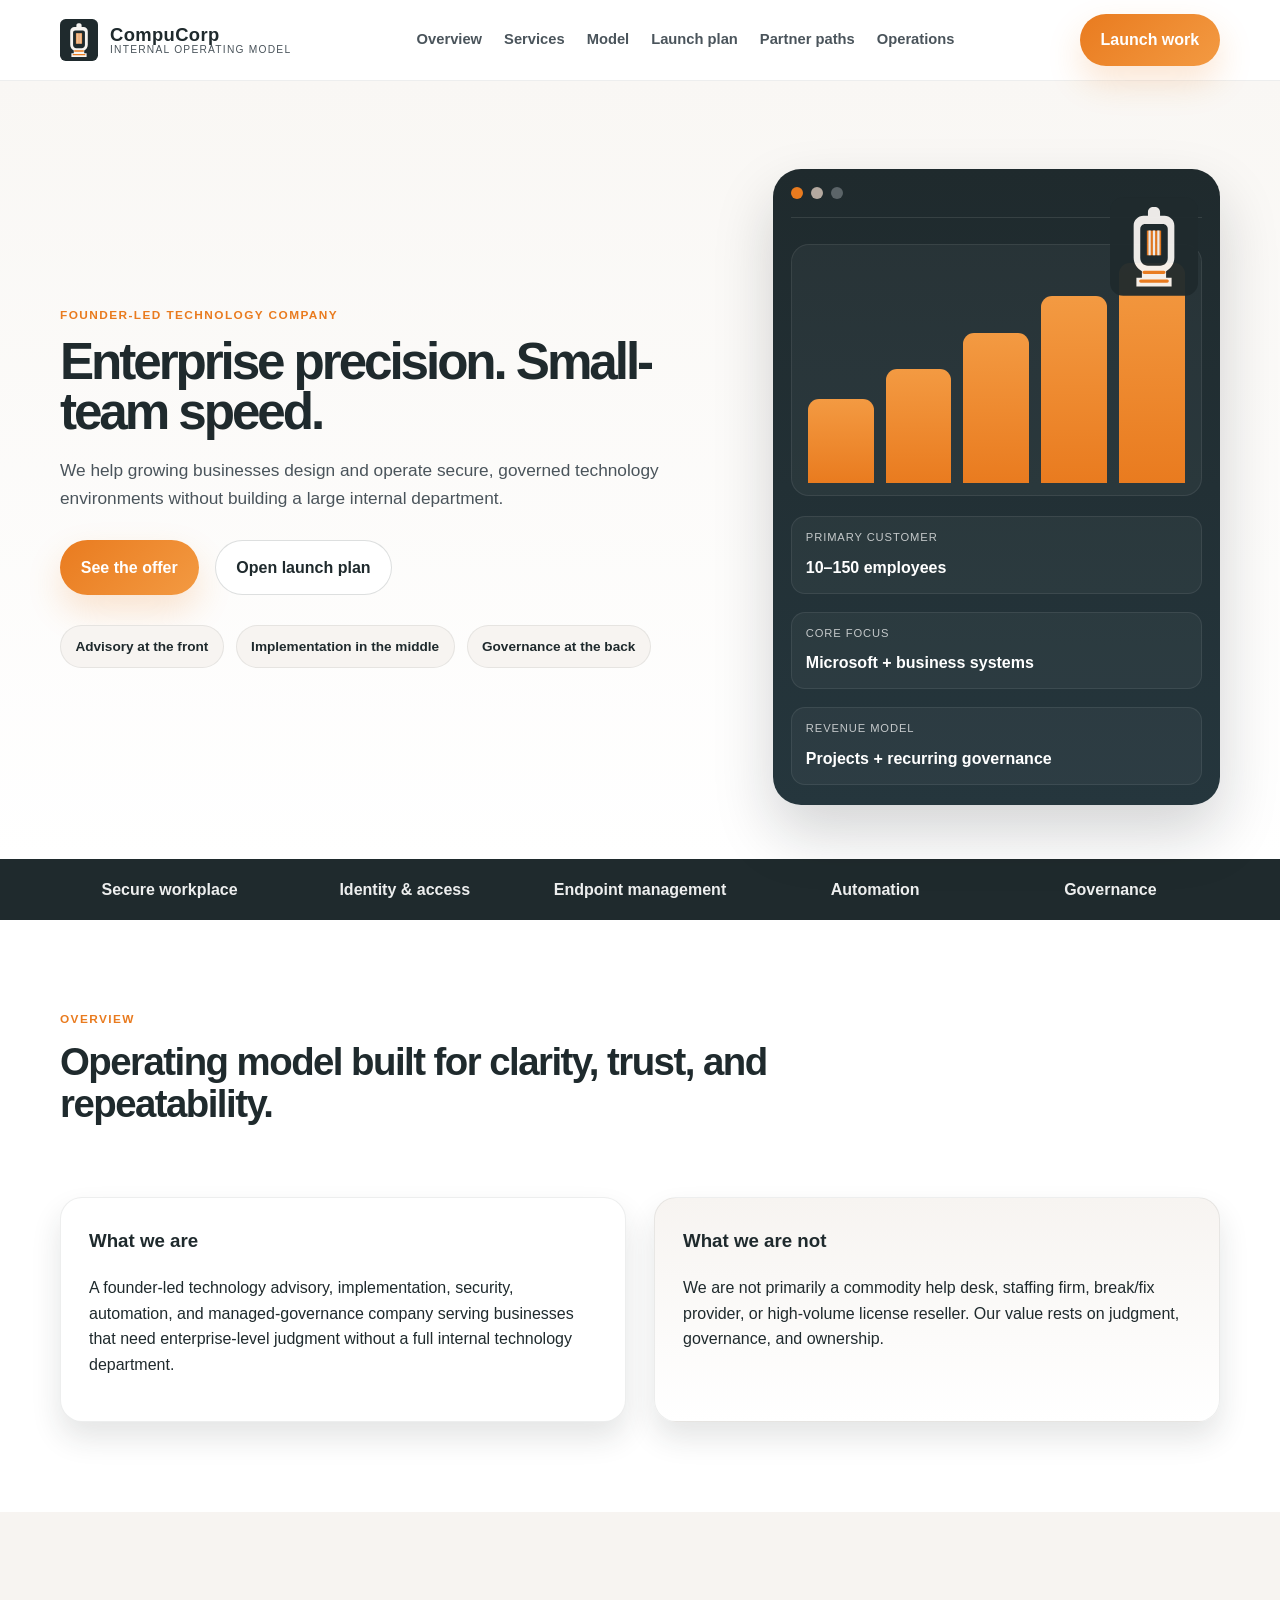
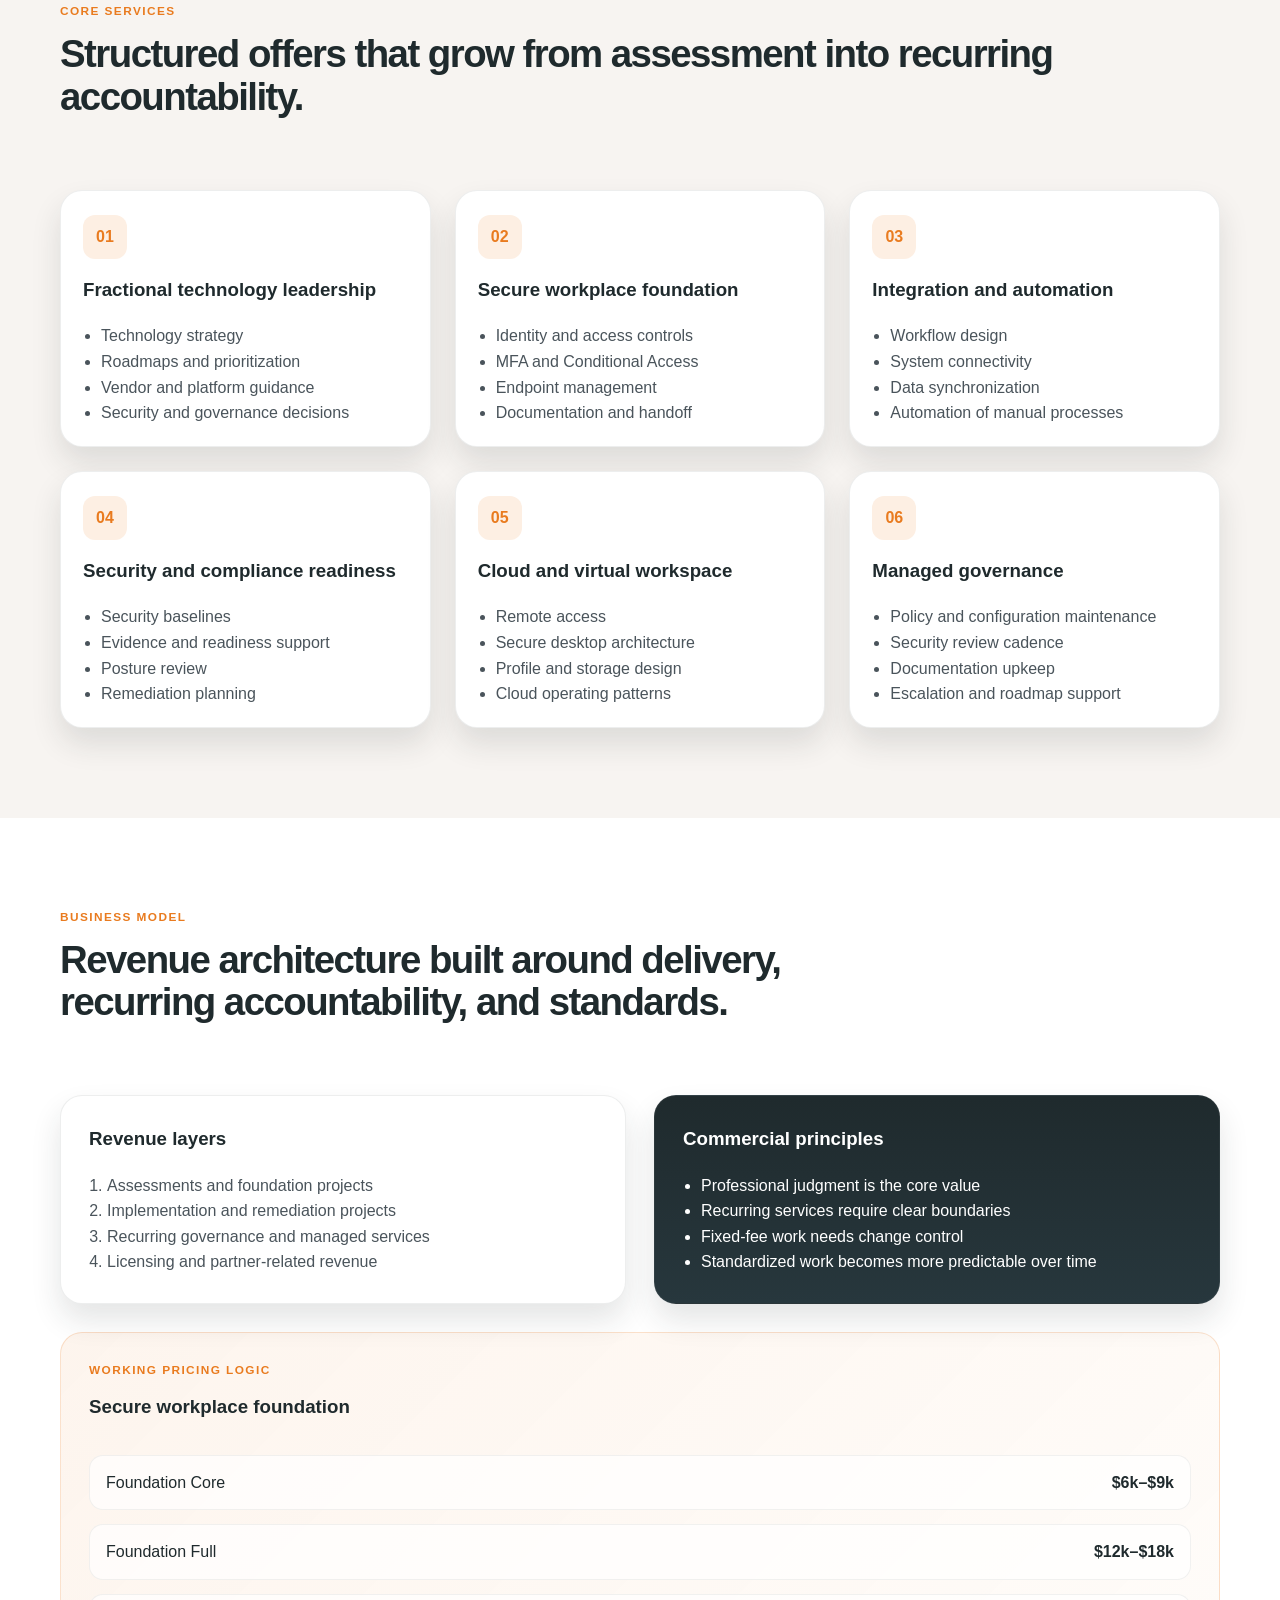
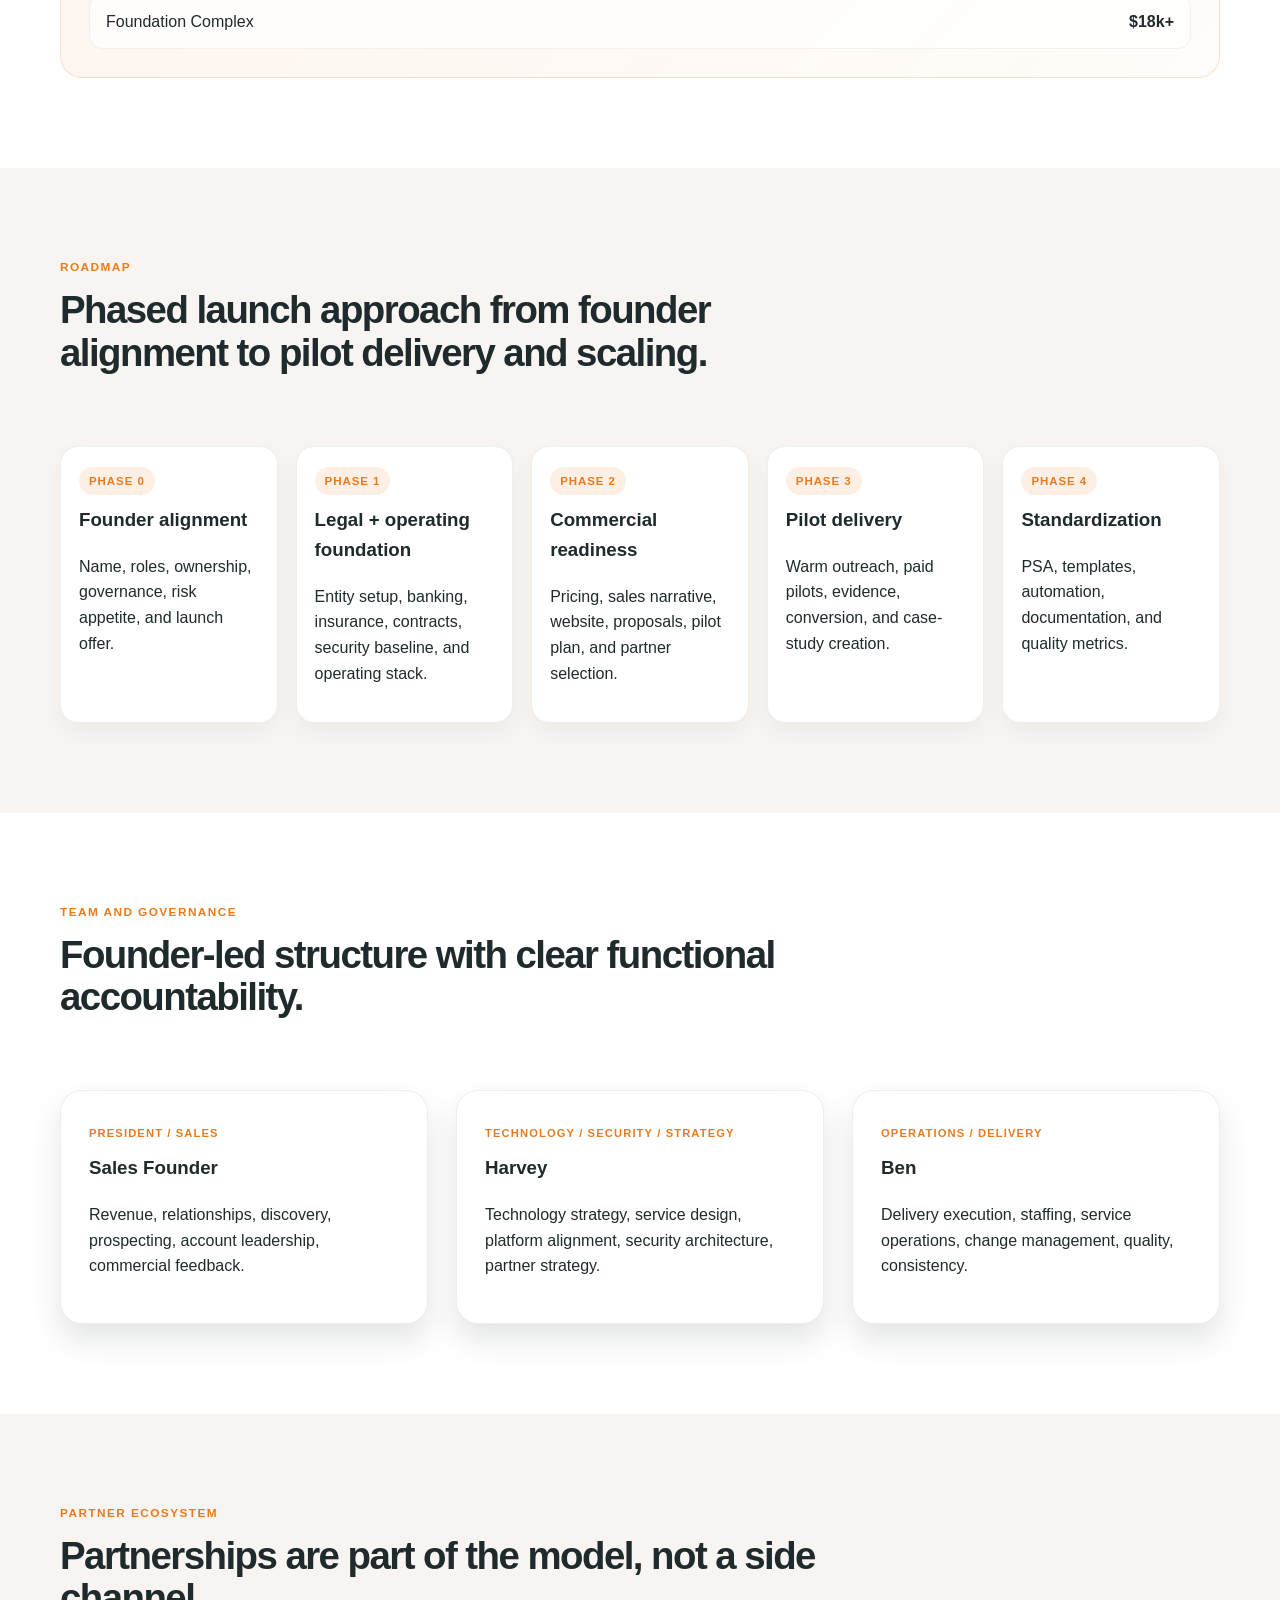
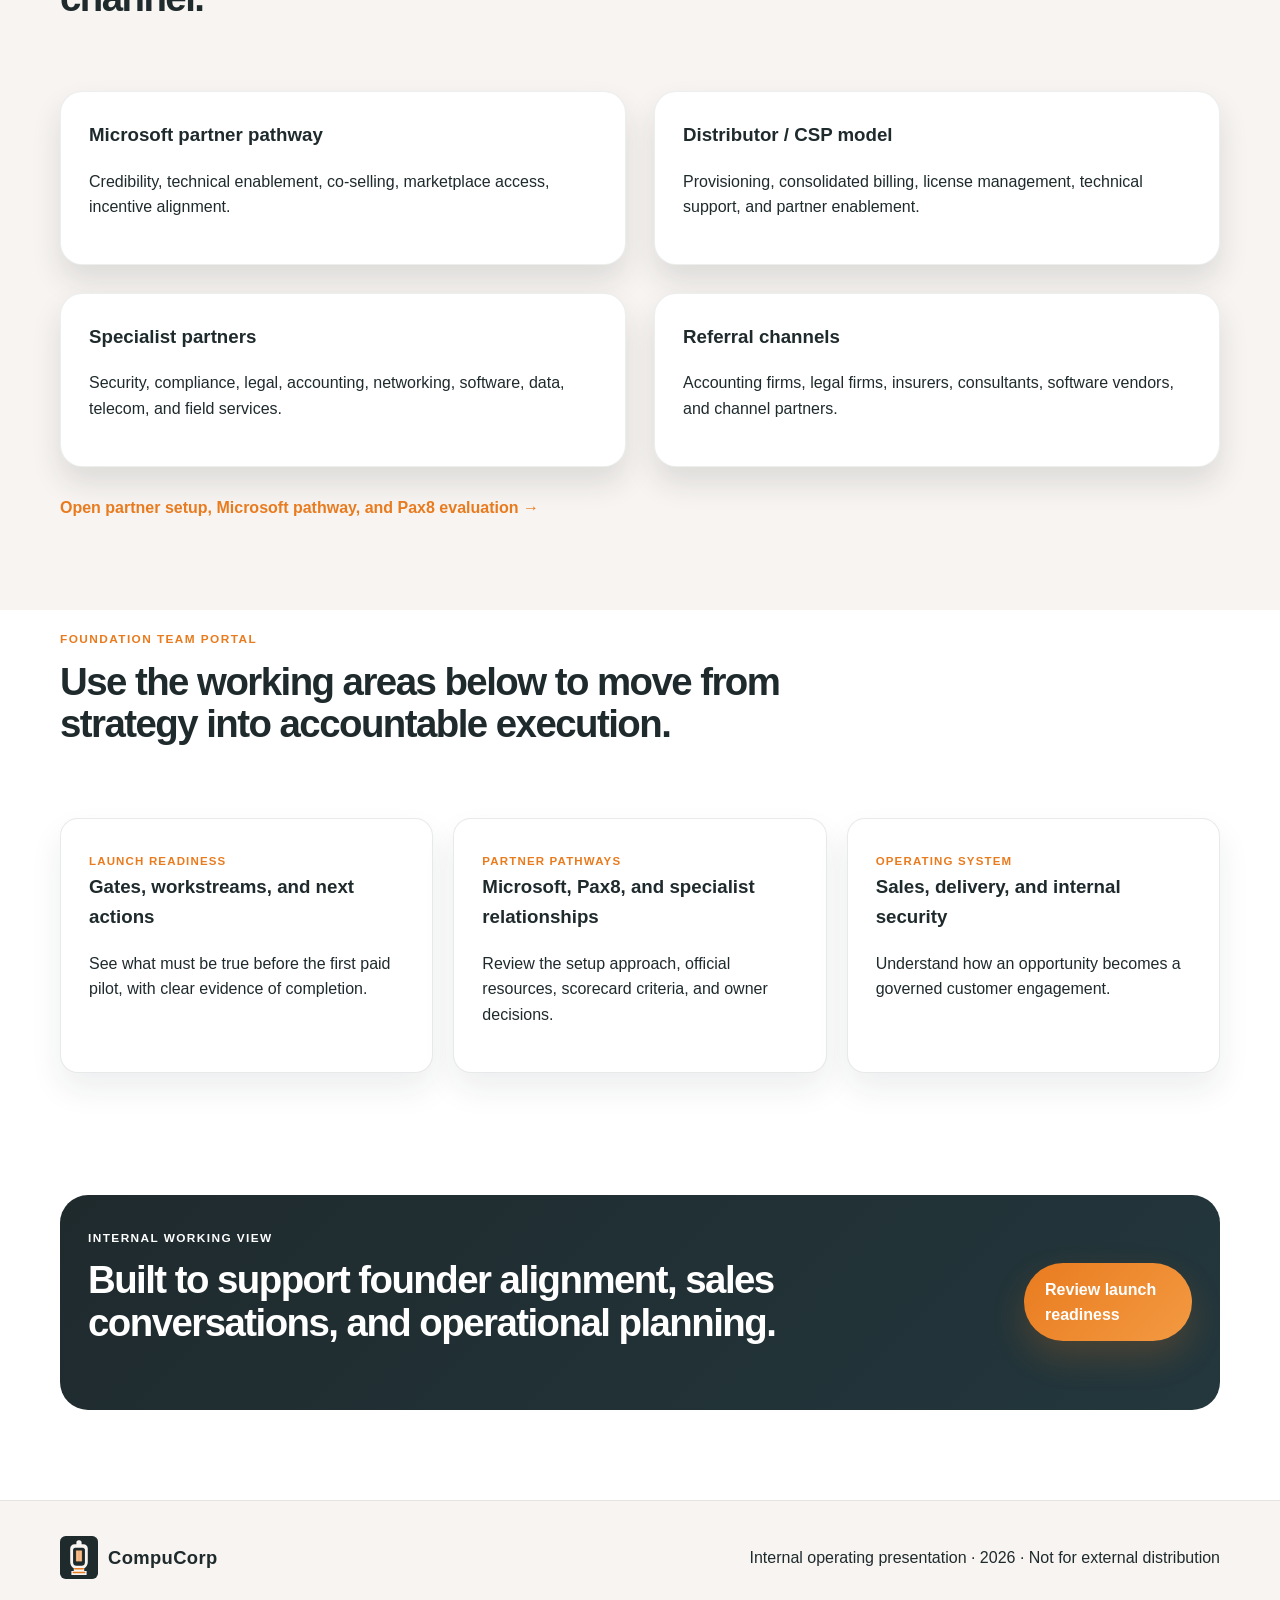
==== site/index.html @ 409f3f8a "Build internal company portal and launch materials" ====
<!DOCTYPE html>
<html lang="en">
  <head>
    <meta charset="UTF-8" />
    <meta name="viewport" content="width=device-width, initial-scale=1.0" />
    <title>CompuCorp | Internal Operating Presentation</title>
    <meta
      name="description"
      content="Internal company overview for the CompuCorp operating model, service strategy, business architecture, and launch roadmap."
    />
    <link rel="stylesheet" href="styles.css" />
  </head>
  <body>
    <header class="topbar">
      <div class="container nav-wrap">
        <div class="brand" aria-label="CompuCorp brand">
            <img class="brand-logo" src="assets/compucorp-mark.svg" alt="" />
          <div class="brand-text">
            <span class="brand-name">CompuCorp</span>
            <span class="brand-tag">Internal operating model</span>
          </div>
        </div>

        <nav class="main-nav" aria-label="Main navigation">
          <a href="#overview">Overview</a>
          <a href="#services">Services</a>
          <a href="#model">Model</a>
            <a href="launch.html">Launch plan</a>
            <a href="partners.html">Partner paths</a>
            <a href="operations.html">Operations</a>
        </nav>

          <a class="nav-cta" href="launch.html">Launch work</a>
      </div>
    </header>

    <main>
      <section class="hero">
        <div class="container hero-grid">
          <div class="hero-copy">
            <p class="eyebrow">Founder-led technology company</p>
            <h1>Enterprise precision. Small-team speed.</h1>
            <p class="lead">
              We help growing businesses design and operate secure, governed technology
              environments without building a large internal department.
            </p>

            <div class="hero-actions">
              <a class="primary" href="#services">See the offer</a>
              <a class="secondary" href="launch.html">Open launch plan</a>
            </div>

            <ul class="hero-points" aria-label="Core company principles">
              <li>Advisory at the front</li>
              <li>Implementation in the middle</li>
              <li>Governance at the back</li>
            </ul>
          </div>

          <div class="hero-panel">
            <img class="hero-mark" src="assets/compucorp-mark.svg" alt="" />
            <div class="panel-header">
              <span class="dot orange"></span>
              <span class="dot gray"></span>
              <span class="dot dark"></span>
            </div>

            <div class="mini-graph">
              <div class="bar-wrap">
                <span class="bar bar-1"></span>
                <span class="bar bar-2"></span>
                <span class="bar bar-3"></span>
                <span class="bar bar-4"></span>
                <span class="bar bar-5"></span>
              </div>
            </div>

            <div class="panel-metrics">
              <div>
                <span class="metric-label">Primary customer</span>
                <strong>10–150 employees</strong>
              </div>
              <div>
                <span class="metric-label">Core focus</span>
                <strong>Microsoft + business systems</strong>
              </div>
              <div>
                <span class="metric-label">Revenue model</span>
                <strong>Projects + recurring governance</strong>
              </div>
            </div>
          </div>
        </div>
      </section>

      <section class="stripe">
        <div class="container stripe-grid">
          <div><span>Secure workplace</span></div>
          <div><span>Identity & access</span></div>
          <div><span>Endpoint management</span></div>
          <div><span>Automation</span></div>
          <div><span>Governance</span></div>
        </div>
      </section>

      <section id="overview" class="section">
        <div class="container">
          <div class="section-header narrow">
            <p class="eyebrow">Overview</p>
            <h2>Operating model built for clarity, trust, and repeatability.</h2>
          </div>

          <div class="overview-grid">
            <article class="story-card">
              <h3>What we are</h3>
              <p>
                A founder-led technology advisory, implementation, security, automation,
                and managed-governance company serving businesses that need enterprise-level
                judgment without a full internal technology department.
              </p>
            </article>

            <article class="story-card accent">
              <h3>What we are not</h3>
              <p>
                We are not primarily a commodity help desk, staffing firm, break/fix provider,
                or high-volume license reseller. Our value rests on judgment, governance, and ownership.
              </p>
            </article>
          </div>
        </div>
      </section>

      <section id="services" class="section alt">
        <div class="container">
          <div class="section-header">
            <p class="eyebrow">Core services</p>
            <h2>Structured offers that grow from assessment into recurring accountability.</h2>
          </div>

          <div class="cards-grid">
            <article class="service-card">
              <div class="card-icon orange">01</div>
              <h3>Fractional technology leadership</h3>
              <ul>
                <li>Technology strategy</li>
                <li>Roadmaps and prioritization</li>
                <li>Vendor and platform guidance</li>
                <li>Security and governance decisions</li>
              </ul>
            </article>

            <article class="service-card">
              <div class="card-icon orange">02</div>
              <h3>Secure workplace foundation</h3>
              <ul>
                <li>Identity and access controls</li>
                <li>MFA and Conditional Access</li>
                <li>Endpoint management</li>
                <li>Documentation and handoff</li>
              </ul>
            </article>

            <article class="service-card">
              <div class="card-icon orange">03</div>
              <h3>Integration and automation</h3>
              <ul>
                <li>Workflow design</li>
                <li>System connectivity</li>
                <li>Data synchronization</li>
                <li>Automation of manual processes</li>
              </ul>
            </article>

            <article class="service-card">
              <div class="card-icon orange">04</div>
              <h3>Security and compliance readiness</h3>
              <ul>
                <li>Security baselines</li>
                <li>Evidence and readiness support</li>
                <li>Posture review</li>
                <li>Remediation planning</li>
              </ul>
            </article>

            <article class="service-card">
              <div class="card-icon orange">05</div>
              <h3>Cloud and virtual workspace</h3>
              <ul>
                <li>Remote access</li>
                <li>Secure desktop architecture</li>
                <li>Profile and storage design</li>
                <li>Cloud operating patterns</li>
              </ul>
            </article>

            <article class="service-card">
              <div class="card-icon orange">06</div>
              <h3>Managed governance</h3>
              <ul>
                <li>Policy and configuration maintenance</li>
                <li>Security review cadence</li>
                <li>Documentation upkeep</li>
                <li>Escalation and roadmap support</li>
              </ul>
            </article>
          </div>
        </div>
      </section>

      <section id="model" class="section">
        <div class="container">
          <div class="section-header narrow">
            <p class="eyebrow">Business model</p>
            <h2>Revenue architecture built around delivery, recurring accountability, and standards.</h2>
          </div>

          <div class="model-grid">
            <div class="model-card">
              <h3>Revenue layers</h3>
              <ol>
                <li>Assessments and foundation projects</li>
                <li>Implementation and remediation projects</li>
                <li>Recurring governance and managed services</li>
                <li>Licensing and partner-related revenue</li>
              </ol>
            </div>

            <div class="model-card highlight">
              <h3>Commercial principles</h3>
              <ul>
                <li>Professional judgment is the core value</li>
                <li>Recurring services require clear boundaries</li>
                <li>Fixed-fee work needs change control</li>
                <li>Standardized work becomes more predictable over time</li>
              </ul>
            </div>
          </div>

          <div class="pricing-box">
            <div>
              <p class="eyebrow">Working pricing logic</p>
              <h3>Secure workplace foundation</h3>
            </div>
            <div class="price-line">
              <span>Foundation Core</span>
              <strong>$6k–$9k</strong>
            </div>
            <div class="price-line">
              <span>Foundation Full</span>
              <strong>$12k–$18k</strong>
            </div>
            <div class="price-line">
              <span>Foundation Complex</span>
              <strong>$18k+</strong>
            </div>
          </div>
        </div>
      </section>

      <section id="roadmap" class="section alt">
        <div class="container">
          <div class="section-header narrow">
            <p class="eyebrow">Roadmap</p>
            <h2>Phased launch approach from founder alignment to pilot delivery and scaling.</h2>
          </div>

          <div class="timeline">
            <div class="timeline-item">
              <span class="step">Phase 0</span>
              <h3>Founder alignment</h3>
              <p>Name, roles, ownership, governance, risk appetite, and launch offer.</p>
            </div>
            <div class="timeline-item">
              <span class="step">Phase 1</span>
              <h3>Legal + operating foundation</h3>
              <p>Entity setup, banking, insurance, contracts, security baseline, and operating stack.</p>
            </div>
            <div class="timeline-item">
              <span class="step">Phase 2</span>
              <h3>Commercial readiness</h3>
              <p>Pricing, sales narrative, website, proposals, pilot plan, and partner selection.</p>
            </div>
            <div class="timeline-item">
              <span class="step">Phase 3</span>
              <h3>Pilot delivery</h3>
              <p>Warm outreach, paid pilots, evidence, conversion, and case-study creation.</p>
            </div>
            <div class="timeline-item">
              <span class="step">Phase 4</span>
              <h3>Standardization</h3>
              <p>PSA, templates, automation, documentation, and quality metrics.</p>
            </div>
          </div>
        </div>
      </section>

      <section id="team" class="section">
        <div class="container">
          <div class="section-header narrow">
            <p class="eyebrow">Team and governance</p>
            <h2>Founder-led structure with clear functional accountability.</h2>
          </div>

          <div class="team-grid">
            <article class="person-card">
              <span class="person-role">President / Sales</span>
              <h3>Sales Founder</h3>
              <p>Revenue, relationships, discovery, prospecting, account leadership, commercial feedback.</p>
            </article>

            <article class="person-card">
              <span class="person-role">Technology / Security / Strategy</span>
              <h3>Harvey</h3>
              <p>Technology strategy, service design, platform alignment, security architecture, partner strategy.</p>
            </article>

            <article class="person-card">
              <span class="person-role">Operations / Delivery</span>
              <h3>Ben</h3>
              <p>Delivery execution, staffing, service operations, change management, quality, consistency.</p>
            </article>
          </div>
        </div>
      </section>

      <section id="partners" class="section alt">
        <div class="container">
          <div class="section-header narrow">
            <p class="eyebrow">Partner ecosystem</p>
            <h2>Partnerships are part of the model, not a side channel.</h2>
          </div>

          <div class="partner-grid">
            <div class="partner-item">
              <h3>Microsoft partner pathway</h3>
              <p>Credibility, technical enablement, co-selling, marketplace access, incentive alignment.</p>
            </div>
            <div class="partner-item">
              <h3>Distributor / CSP model</h3>
              <p>Provisioning, consolidated billing, license management, technical support, and partner enablement.</p>
            </div>
            <div class="partner-item">
              <h3>Specialist partners</h3>
              <p>Security, compliance, legal, accounting, networking, software, data, telecom, and field services.</p>
            </div>
            <div class="partner-item">
              <h3>Referral channels</h3>
              <p>Accounting firms, legal firms, insurers, consultants, software vendors, and channel partners.</p>
            </div>
          </div>
          <p class="section-link"><a href="partners.html">Open partner setup, Microsoft pathway, and Pax8 evaluation →</a></p>
        </div>
      </section>

      <section class="section portal-section">
        <div class="container">
          <div class="section-header narrow">
            <p class="eyebrow">Foundation team portal</p>
            <h2>Use the working areas below to move from strategy into accountable execution.</h2>
          </div>
          <div class="portal-grid">
            <a class="portal-card" href="launch.html">
              <span class="card-kicker">Launch readiness</span>
              <h3>Gates, workstreams, and next actions</h3>
              <p>See what must be true before the first paid pilot, with clear evidence of completion.</p>
            </a>
            <a class="portal-card" href="partners.html">
              <span class="card-kicker">Partner pathways</span>
              <h3>Microsoft, Pax8, and specialist relationships</h3>
              <p>Review the setup approach, official resources, scorecard criteria, and owner decisions.</p>
            </a>
            <a class="portal-card" href="operations.html">
              <span class="card-kicker">Operating system</span>
              <h3>Sales, delivery, and internal security</h3>
              <p>Understand how an opportunity becomes a governed customer engagement.</p>
            </a>
          </div>
        </div>
      </section>

      <section class="section final-callout" id="contact">
        <div class="container final-box">
          <div>
            <p class="eyebrow">Internal working view</p>
            <h2>Built to support founder alignment, sales conversations, and operational planning.</h2>
          </div>
          <a class="primary" href="launch.html">Review launch readiness</a>
        </div>
      </section>
    </main>

    <footer class="site-footer">
      <div class="container footer-wrap">
        <div>
          <div class="brand brand-footer">
            <img class="brand-logo" src="assets/compucorp-mark.svg" alt="" />
            <div class="brand-text">
              <span class="brand-name">CompuCorp</span>
            </div>
          </div>
        </div>
        <p>Internal operating presentation · Not for external distribution</p>
      </div>
    </footer>

    <script src="script.js"></script>
  </body>
</html>
---- site/styles.css ----
:root {
  --orange: #e97b1f;
  --orange-soft: #f39a42;
  --charcoal: #1f2a2d;
  --graphite: #4a545b;
  --warm-gray: #eae3dc;
  --off-white: #f7f4f1;
  --white: #ffffff;
  --dark: #11181a;
  --shadow: rgba(31, 42, 45, 0.12);
}

* {
  box-sizing: border-box;
}

html {
  scroll-behavior: smooth;
}

body {
  margin: 0;
  font-family: "Segoe UI", Inter, Arial, sans-serif;
  background: var(--white);
  color: var(--charcoal);
  line-height: 1.6;
}

a {
  text-decoration: none;
}

img {
  max-width: 100%;
}

.container {
  width: min(1160px, calc(100% - 32px));
  margin: 0 auto;
}

.topbar {
  position: sticky;
  top: 0;
  z-index: 999;
  background: rgba(255, 255, 255, 0.84);
  backdrop-filter: blur(10px);
  border-bottom: 1px solid rgba(31, 42, 45, 0.08);
}

.nav-wrap {
  display: flex;
  align-items: center;
  justify-content: space-between;
  gap: 20px;
  min-height: 80px;
}

.brand {
  display: flex;
  align-items: center;
  gap: 12px;
}

.brand-mark {
  width: 34px;
  height: 34px;
  background: linear-gradient(135deg, var(--orange) 0%, var(--orange-soft) 100%);
  border-radius: 10px;
  display: grid;
  place-items: center;
  box-shadow: 0 10px 25px rgba(233, 123, 31, 0.24);
}

.brand-logo {
  width: 38px;
  height: 43px;
  object-fit: contain;
}

.mark-core {
  width: 16px;
  height: 16px;
  border: 2px solid var(--white);
  border-radius: 4px;
  display: block;
  transform: rotate(45deg);
}

.brand-text {
  display: flex;
  flex-direction: column;
  line-height: 1.08;
}

.brand-name {
  font-size: 1.15rem;
  letter-spacing: 0.02em;
  font-weight: 800;
  color: var(--charcoal);
}

.brand-tag {
  font-size: 0.64rem;
  letter-spacing: 0.12em;
  text-transform: uppercase;
  color: var(--graphite);
}

.main-nav {
  display: flex;
  align-items: center;
  gap: 22px;
  flex-wrap: wrap;
}

.main-nav a {
  color: var(--graphite);
  font-size: 0.92rem;
  font-weight: 600;
}

.nav-cta,
.primary,
.secondary {
  display: inline-flex;
  align-items: center;
  justify-content: center;
  padding: 0.85rem 1.3rem;
  border-radius: 999px;
  font-weight: 700;
  transition: transform 0.2s ease, box-shadow 0.2s ease;
}

.nav-cta,
.primary {
  background: linear-gradient(135deg, var(--orange) 0%, var(--orange-soft) 100%);
  color: var(--white);
  box-shadow: 0 16px 35px rgba(233, 123, 31, 0.2);
}

.secondary {
  background: var(--white);
  color: var(--charcoal);
  border: 1px solid rgba(31, 42, 45, 0.15);
}

.nav-cta:hover,
.primary:hover,
.secondary:hover {
  transform: translateY(-1px);
}

.hero {
  background: linear-gradient(180deg, #f9f7f4 0%, #ffffff 100%);
  padding: 88px 0 54px;
}

.hero-grid {
  display: grid;
  grid-template-columns: 1.2fr 0.8fr;
  gap: 42px;
  align-items: center;
}

.eyebrow {
  margin: 0 0 12px;
  letter-spacing: 0.12em;
  text-transform: uppercase;
  font-size: 0.74rem;
  font-weight: 800;
  color: var(--orange);
}

h1, h2, h3 {
  margin-top: 0;
  color: var(--charcoal);
}

h1 {
  font-size: clamp(2.8rem, 4vw, 5rem);
  line-height: 0.98;
  margin-bottom: 20px;
  letter-spacing: -0.06em;
}

h2 {
  font-size: clamp(2rem, 3vw, 3rem);
  line-height: 1.1;
  letter-spacing: -0.04em;
}

.lead {
  font-size: 1.08rem;
  max-width: 620px;
  color: var(--graphite);
}

.hero-actions {
  display: flex;
  gap: 16px;
  margin-top: 28px;
  margin-bottom: 30px;
  flex-wrap: wrap;
}

.hero-points {
  list-style: none;
  padding: 0;
  margin: 0;
  display: flex;
  flex-wrap: wrap;
  gap: 12px;
}

.hero-points li {
  background: var(--off-white);
  color: var(--charcoal);
  border: 1px solid rgba(31, 42, 45, 0.08);
  border-radius: 999px;
  padding: 0.6rem 0.9rem;
  font-size: 0.85rem;
  font-weight: 600;
}

.hero-panel {
  background: linear-gradient(180deg, var(--charcoal) 0%, #25363d 100%);
  border-radius: 28px;
  padding: 18px 18px 20px;
  box-shadow: 0 28px 60px rgba(17, 24, 26, 0.18);
}

.hero-mark {
  width: 88px;
  height: 99px;
  object-fit: contain;
  position: absolute;
  right: 22px;
  top: 28px;
  opacity: 0.95;
}

.hero-panel {
  position: relative;
}

.panel-header {
  display: flex;
  gap: 8px;
  padding-bottom: 18px;
  border-bottom: 1px solid rgba(255, 255, 255, 0.1);
}

.dot {
  display: inline-block;
  width: 12px;
  height: 12px;
  border-radius: 50%;
}

.dot.orange { background: var(--orange); }
.dot.gray { background: #b4a9a0; }
.dot.dark { background: #5b6468; }

.mini-graph {
  margin-top: 26px;
  background: rgba(255, 255, 255, 0.04);
  border-radius: 18px;
  padding: 18px 16px 12px;
  border: 1px solid rgba(255, 255, 255, 0.08);
}

.bar-wrap {
  height: 220px;
  display: flex;
  align-items: end;
  gap: 12px;
}

.bar {
  width: 100%;
  display: block;
  border-radius: 11px 11px 0 0;
  background: linear-gradient(180deg, var(--orange-soft) 0%, var(--orange) 100%);
}

.bar-1 { height: 38%; }
.bar-2 { height: 52%; }
.bar-3 { height: 68%; }
.bar-4 { height: 85%; }
.bar-5 { height: 100%; }

.panel-metrics {
  margin-top: 20px;
  display: grid;
  gap: 18px;
}

.panel-metrics div {
  background: rgba(255, 255, 255, 0.04);
  border: 1px solid rgba(255, 255, 255, 0.08);
  border-radius: 14px;
  padding: 12px 14px;
}

.metric-label {
  display: block;
  color: rgba(255, 255, 255, 0.72);
  font-size: 0.7rem;
  letter-spacing: 0.08em;
  text-transform: uppercase;
  margin-bottom: 8px;
}

.panel-metrics strong {
  color: var(--white);
  font-size: 1rem;
}

.stripe {
  background: var(--charcoal);
  color: var(--white);
  padding: 18px 0;
}

.stripe-grid {
  display: grid;
  grid-template-columns: repeat(5, minmax(0, 1fr));
  gap: 16px;
  text-align: center;
}

.stripe-grid span {
  font-weight: 600;
  opacity: 0.92;
}

.section {
  padding: 90px 0;
}

.section.alt {
  background: #f7f4f1;
}

.section-header {
  display: flex;
  flex-direction: column;
  align-items: flex-start;
  margin-bottom: 40px;
}

.section-header.narrow {
  max-width: 780px;
}

.overview-grid,
.model-grid,
.team-grid,
.partner-grid {
  display: grid;
  gap: 28px;
}

.overview-grid {
  grid-template-columns: repeat(2, minmax(0, 1fr));
}

.story-card,
.model-card,
.person-card,
.partner-item,
.service-card {
  background: var(--white);
  border: 1px solid rgba(31, 42, 45, 0.08);
  border-radius: 22px;
  box-shadow: 0 16px 30px var(--shadow);
}

.story-card,
.model-card,
.partner-item,
.person-card {
  padding: 28px;
}

.story-card.accent {
  background: linear-gradient(180deg, var(--off-white) 0%, var(--white) 100%);
}

.cards-grid {
  display: grid;
  grid-template-columns: repeat(3, minmax(0, 1fr));
  gap: 24px;
}

.service-card {
  padding: 24px 22px 20px;
}

.card-icon {
  display: inline-flex;
  width: 44px;
  height: 44px;
  border-radius: 12px;
  align-items: center;
  justify-content: center;
  background: rgba(233, 123, 31, 0.12);
  color: var(--orange);
  font-weight: 800;
  margin-bottom: 16px;
}

.service-card ul,
.model-card ul,
.model-card ol {
  margin: 16px 0 0;
  padding-left: 18px;
  color: var(--graphite);
}

.model-grid {
  grid-template-columns: 1fr 1fr;
  margin-bottom: 28px;
}

.model-card.highlight {
  background: linear-gradient(180deg, var(--charcoal) 0%, #27373d 100%);
  border-color: rgba(255, 255, 255, 0.05);
}

.model-card.highlight h3,
.model-card.highlight li {
  color: var(--white);
}

.pricing-box {
  display: grid;
  gap: 14px;
  background: linear-gradient(135deg, rgba(233, 123, 31, 0.08) 0%, rgba(243, 154, 66, 0.03) 100%);
  border: 1px solid rgba(233, 123, 31, 0.2);
  border-radius: 22px;
  padding: 28px;
}

.price-line {
  display: flex;
  align-items: center;
  justify-content: space-between;
  gap: 16px;
  background: rgba(255, 255, 255, 0.7);
  border-radius: 14px;
  padding: 14px 16px;
  border: 1px solid rgba(31, 42, 45, 0.06);
}

.timeline {
  display: grid;
  grid-template-columns: repeat(5, minmax(0, 1fr));
  gap: 18px;
}

.timeline-item {
  background: var(--white);
  border-radius: 18px;
  border: 1px solid rgba(31, 42, 45, 0.08);
  padding: 20px 18px;
  box-shadow: 0 10px 25px rgba(31, 42, 45, 0.04);
}

.step {
  display: inline-block;
  margin-bottom: 10px;
  background: rgba(233, 123, 31, 0.12);
  color: var(--orange);
  border-radius: 999px;
  padding: 5px 10px;
  font-size: 0.72rem;
  font-weight: 800;
  letter-spacing: 0.08em;
  text-transform: uppercase;
}

.team-grid {
  grid-template-columns: repeat(3, minmax(0, 1fr));
}

.person-role {
  display: inline-block;
  margin-bottom: 10px;
  color: var(--orange);
  font-size: 0.7rem;
  font-weight: 800;
  letter-spacing: 0.1em;
  text-transform: uppercase;
}

.partner-grid {
  grid-template-columns: repeat(2, minmax(0, 1fr));
}

.section-link {
  margin: 28px 0 0;
}

.section-link a {
  color: var(--orange);
  font-weight: 800;
}

.portal-section {
  padding-top: 20px;
}

.portal-grid {
  display: grid;
  grid-template-columns: repeat(3, minmax(0, 1fr));
  gap: 20px;
}

.portal-card {
  display: block;
  min-height: 230px;
  padding: 28px;
  color: var(--charcoal);
  background: var(--white);
  border: 1px solid rgba(31, 42, 45, 0.1);
  border-radius: 18px;
  box-shadow: 0 16px 32px rgba(31, 42, 45, 0.08);
  transition: transform 0.2s ease, border-color 0.2s ease;
}

.portal-card:hover {
  transform: translateY(-4px);
  border-color: rgba(233, 123, 31, 0.45);
}

.card-kicker {
  color: var(--orange);
  font-size: 0.72rem;
  font-weight: 800;
  letter-spacing: 0.1em;
  text-transform: uppercase;
}

.page-hero {
  padding: 86px 0 48px;
  background: linear-gradient(180deg, #f9f7f4 0%, #ffffff 100%);
}

.page-hero .lead {
  max-width: 760px;
}

.notice {
  margin: 28px 0 0;
  padding: 16px 18px;
  border-left: 4px solid var(--orange);
  background: var(--off-white);
  color: var(--graphite);
}

.work-grid {
  display: grid;
  grid-template-columns: repeat(3, minmax(0, 1fr));
  gap: 20px;
}

.work-card {
  padding: 24px;
  background: var(--white);
  border: 1px solid rgba(31, 42, 45, 0.09);
  border-radius: 16px;
}

.work-card ul,
.work-card ol,
.resource-list {
  margin: 16px 0 0;
  padding-left: 19px;
  color: var(--graphite);
}

.work-card li,
.resource-list li {
  margin-bottom: 8px;
}

.gate-list {
  display: grid;
  gap: 14px;
}

.gate-item {
  display: grid;
  grid-template-columns: 130px 1fr 1fr;
  gap: 20px;
  align-items: start;
  padding: 18px;
  background: var(--white);
  border: 1px solid rgba(31, 42, 45, 0.08);
  border-radius: 14px;
}

.gate-label {
  color: var(--orange);
  font-size: 0.78rem;
  font-weight: 800;
  letter-spacing: 0.08em;
  text-transform: uppercase;
}

.resource-grid {
  display: grid;
  grid-template-columns: repeat(2, minmax(0, 1fr));
  gap: 20px;
}

.section-spacer {
  margin-top: 20px;
}

.resource-card {
  padding: 26px;
  background: var(--charcoal);
  border-radius: 18px;
  color: var(--white);
}

.resource-card h3,
.resource-card p,
.resource-card li,
.resource-card a {
  color: var(--white);
}

.resource-card a {
  text-decoration: underline;
  text-decoration-color: var(--orange-soft);
  text-underline-offset: 4px;
}

.doc-links {
  display: grid;
  gap: 12px;
}

.doc-link {
  display: block;
  padding: 16px;
  background: var(--white);
  border: 1px solid rgba(31, 42, 45, 0.09);
  border-radius: 12px;
  color: var(--charcoal);
  font-weight: 700;
}

.final-callout {
  padding-top: 32px;
}

.final-box {
  background: linear-gradient(135deg, var(--charcoal) 0%, #23373d 100%);
  border-radius: 28px;
  padding: 34px 28px;
  display: flex;
  justify-content: space-between;
  align-items: center;
  gap: 20px;
  color: var(--white);
}

.final-box h2,
.final-box .eyebrow {
  color: var(--white);
}

.site-footer {
  background: var(--off-white);
  border-top: 1px solid rgba(31, 42, 45, 0.08);
  padding: 28px 0;
}

.footer-wrap {
  display: flex;
  align-items: center;
  justify-content: space-between;
  gap: 16px;
  flex-wrap: wrap;
}

.brand-footer {
  gap: 10px;
}

@media (max-width: 980px) {
  .hero-grid,
  .overview-grid,
  .model-grid,
  .cards-grid,
  .team-grid,
  .partner-grid,
  .portal-grid,
  .work-grid,
  .timeline,
  .stripe-grid {
    grid-template-columns: 1fr 1fr;
  }

  .hero-grid,
  .timeline,
  .stripe-grid {
    grid-template-columns: 1fr;
  }

  .main-nav {
    display: none;
  }

  .final-box {
    flex-direction: column;
    align-items: flex-start;
  }
}

@media (max-width: 640px) {
  .cards-grid,
  .overview-grid,
  .model-grid,
  .team-grid,
  .partner-grid,
  .portal-grid,
  .work-grid,
  .resource-grid,
  .timeline,
  .stripe-grid {
    grid-template-columns: 1fr;
  }

  .gate-item {
    grid-template-columns: 1fr;
    gap: 8px;
  }

  .nav-wrap {
    min-height: 72px;
  }

  .hero {
    padding-top: 56px;
  }

  h1 {
    font-size: 2.5rem;
  }
}
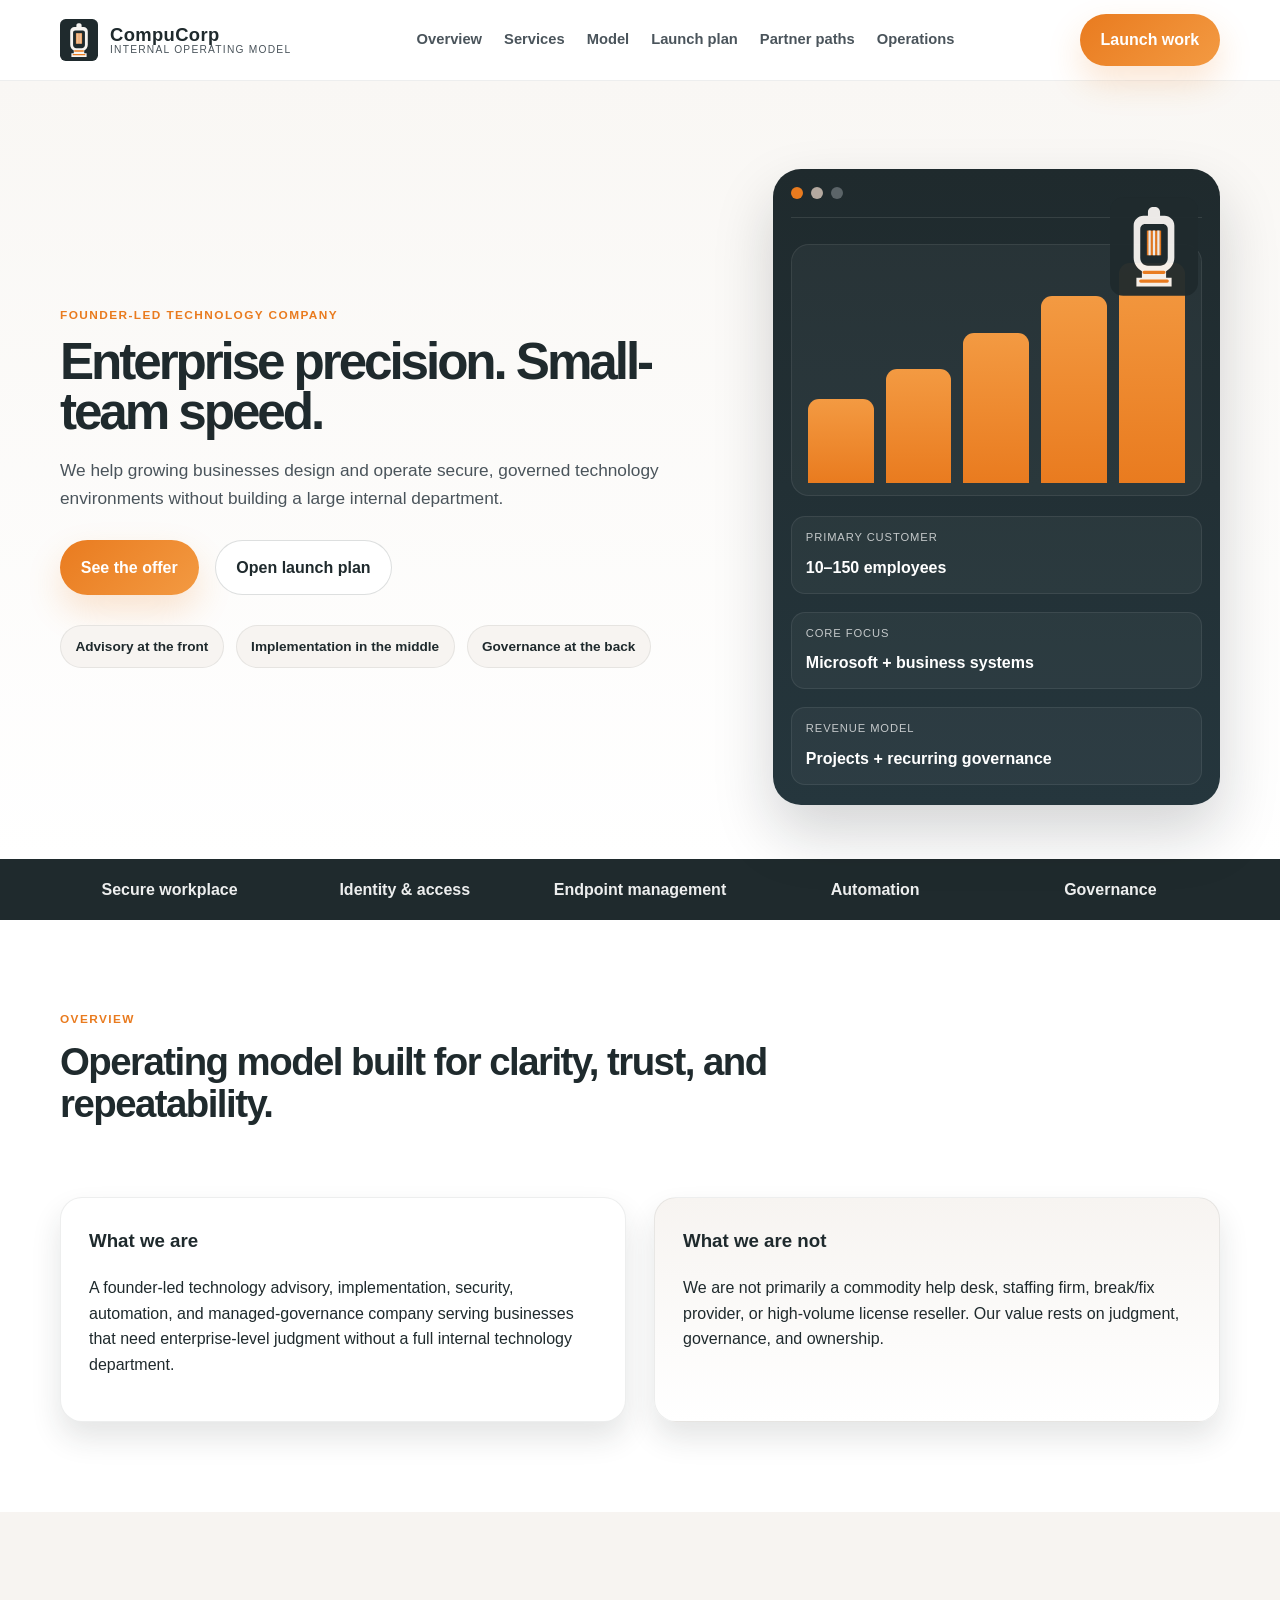
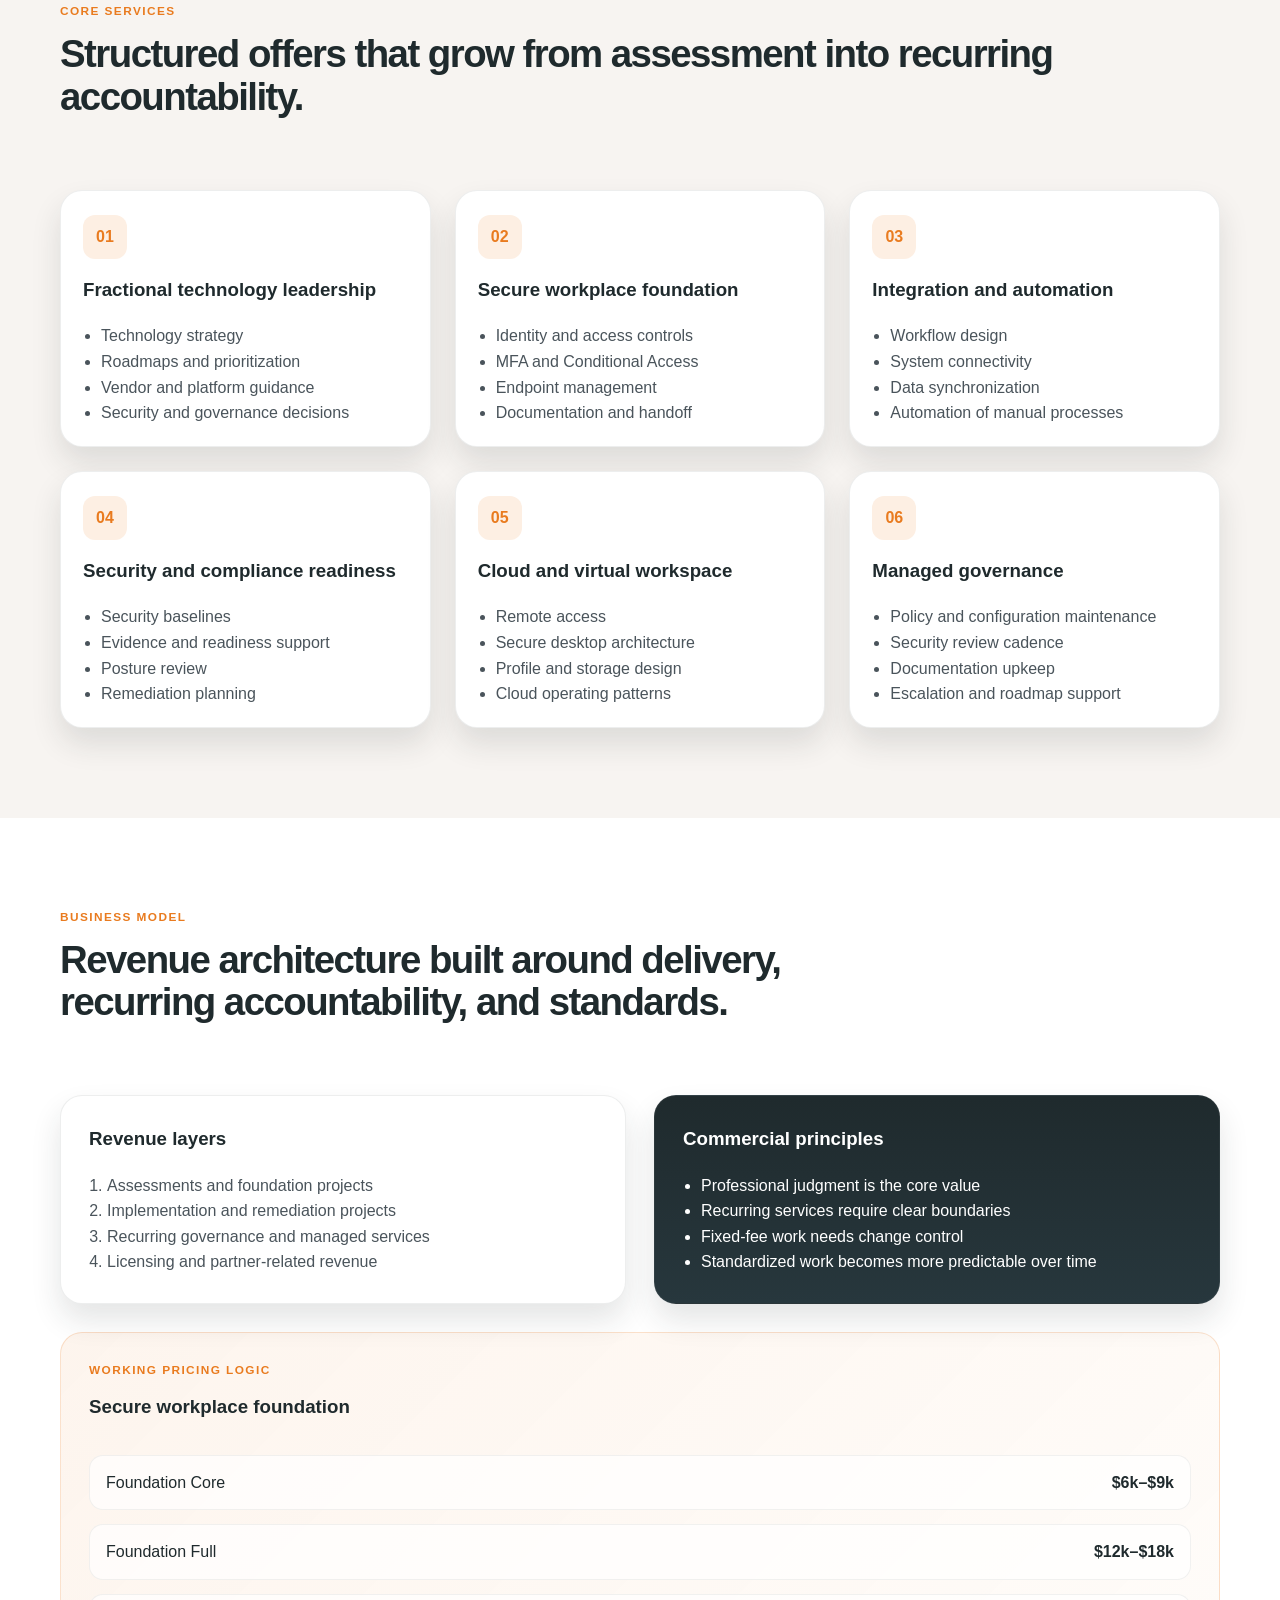
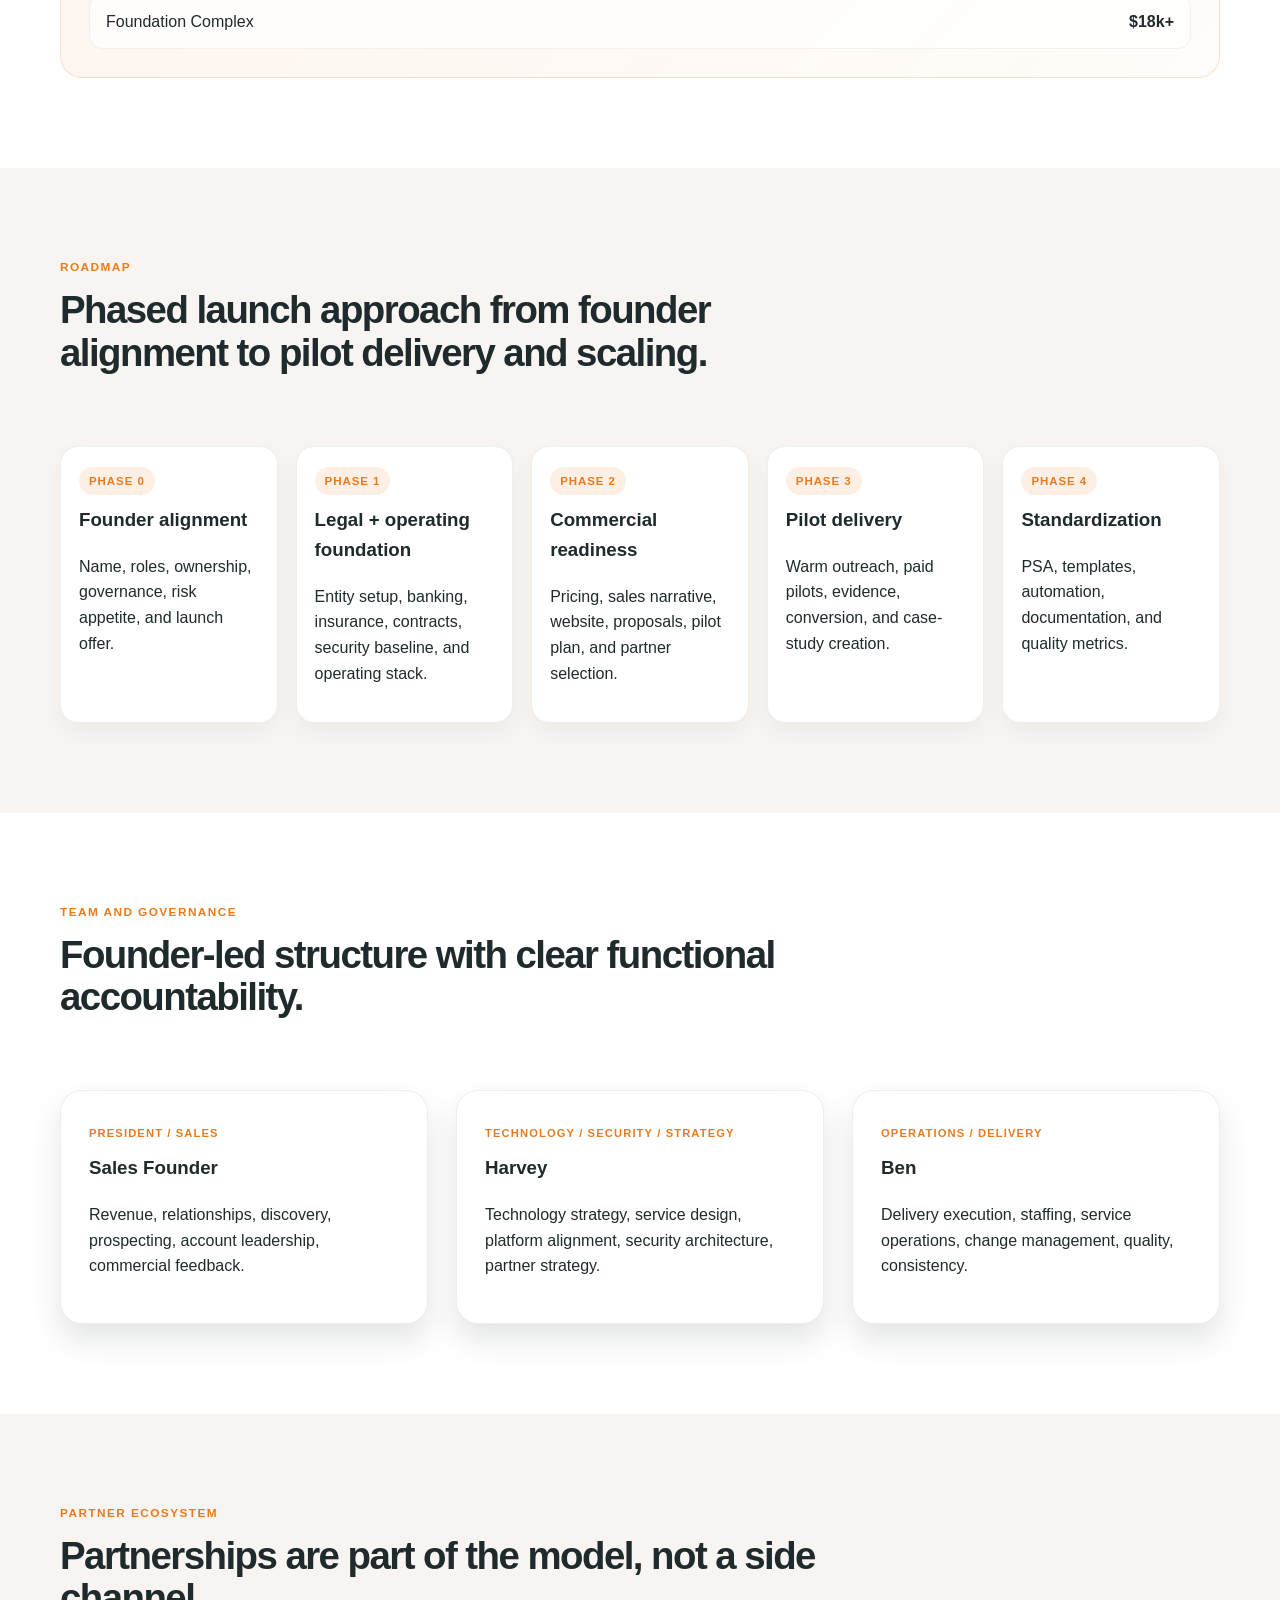
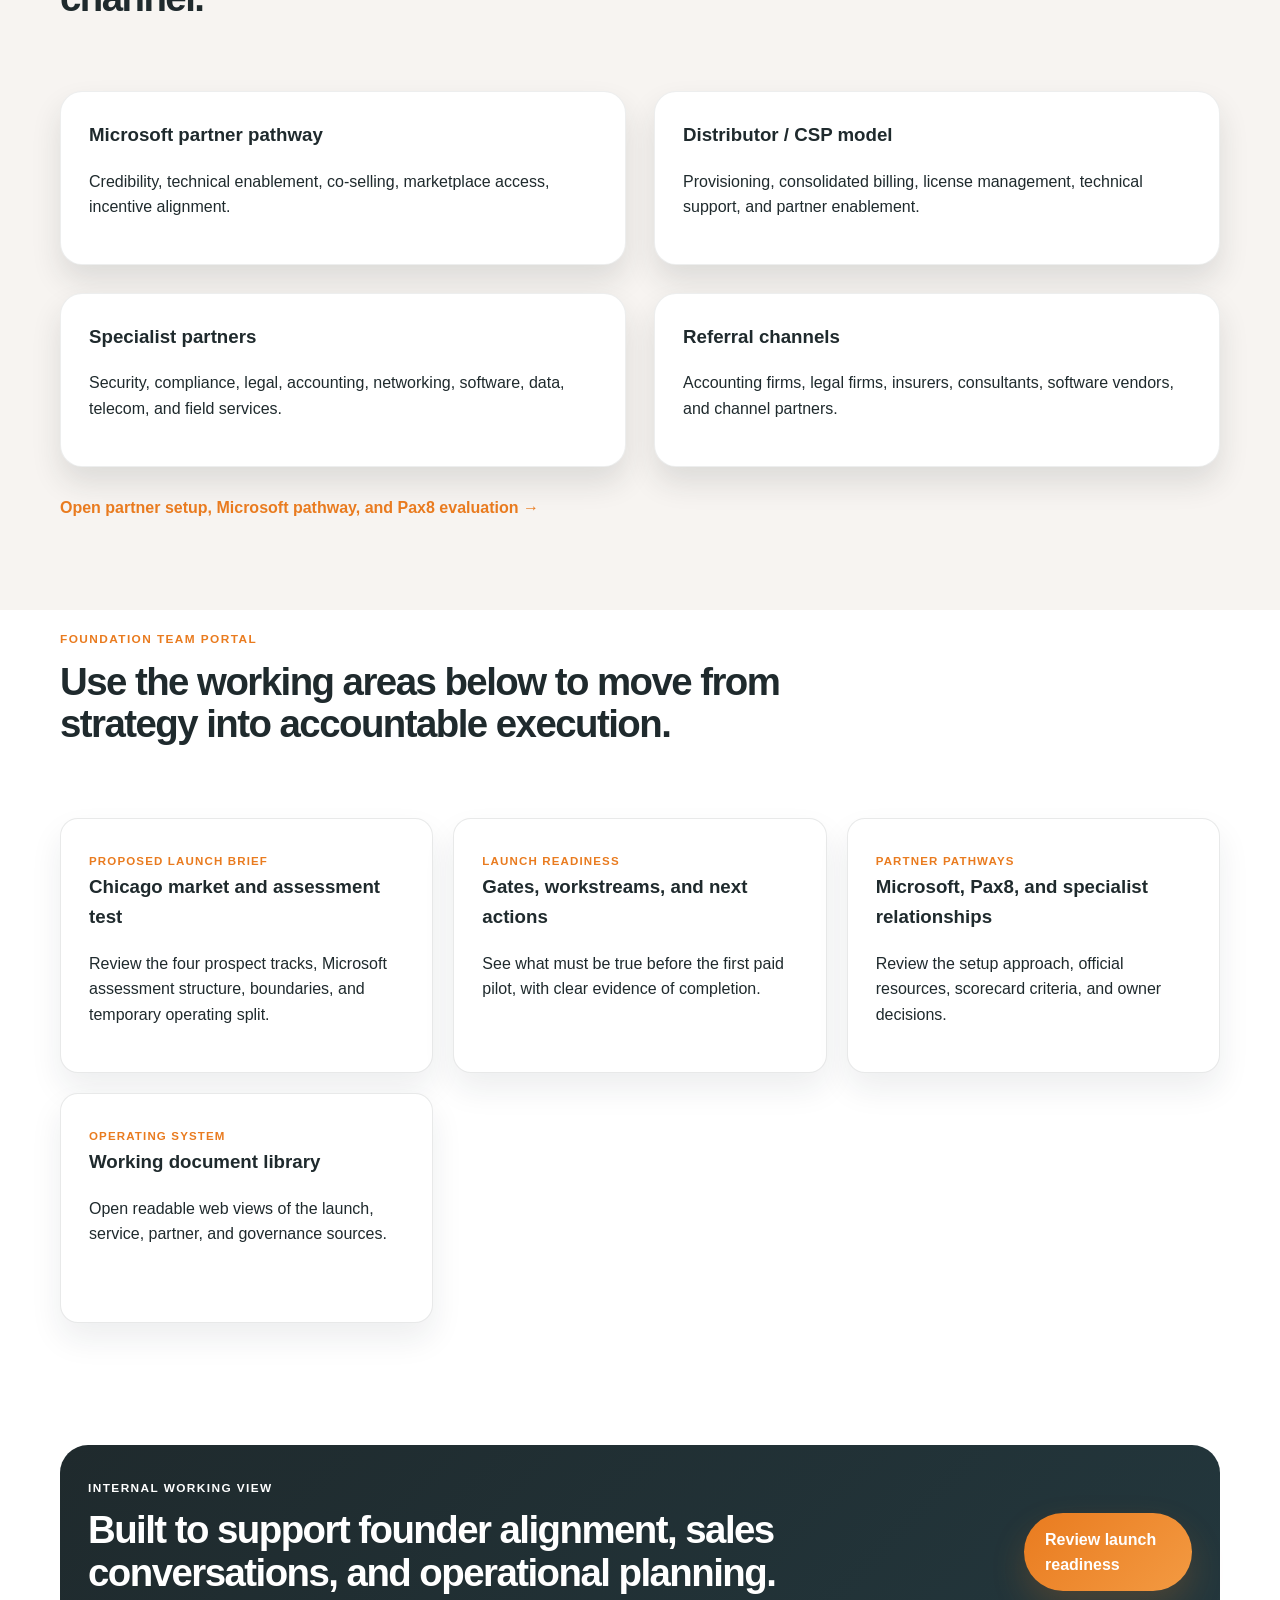
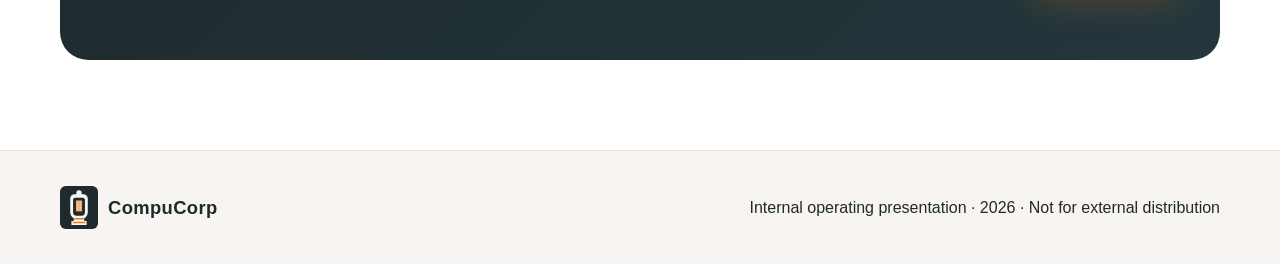
==== commit 95cd9b03: "Publish operating site and launch planning" ====
--- a/site/index.html
+++ b/site/index.html
@@ -360,6 +360,11 @@
             <h2>Use the working areas below to move from strategy into accountable execution.</h2>
           </div>
           <div class="portal-grid">
+            <a class="portal-card" href="document.html?doc=chicago-market-assessment">
+              <span class="card-kicker">Proposed launch brief</span>
+              <h3>Chicago market and assessment test</h3>
+              <p>Review the four prospect tracks, Microsoft assessment structure, boundaries, and temporary operating split.</p>
+            </a>
             <a class="portal-card" href="launch.html">
               <span class="card-kicker">Launch readiness</span>
               <h3>Gates, workstreams, and next actions</h3>
@@ -370,10 +375,10 @@
               <h3>Microsoft, Pax8, and specialist relationships</h3>
               <p>Review the setup approach, official resources, scorecard criteria, and owner decisions.</p>
             </a>
-            <a class="portal-card" href="operations.html">
+            <a class="portal-card" href="documents.html">
               <span class="card-kicker">Operating system</span>
-              <h3>Sales, delivery, and internal security</h3>
-              <p>Understand how an opportunity becomes a governed customer engagement.</p>
+              <h3>Working document library</h3>
+              <p>Open readable web views of the launch, service, partner, and governance sources.</p>
             </a>
           </div>
         </div>
--- a/site/styles.css
+++ b/site/styles.css
@@ -655,6 +655,76 @@
   font-weight: 700;
 }
 
+.document-library,
+.document-content {
+  display: grid;
+  gap: 34px;
+}
+
+.document-group {
+  display: grid;
+  gap: 16px;
+}
+
+.document-group > h3 {
+  margin-bottom: 0;
+  color: var(--orange);
+  font-size: 0.82rem;
+  letter-spacing: 0.1em;
+  text-transform: uppercase;
+}
+
+.document-grid {
+  display: grid;
+  grid-template-columns: repeat(3, minmax(0, 1fr));
+  gap: 18px;
+}
+
+.document-card {
+  display: flex;
+  flex-direction: column;
+  align-items: flex-start;
+  padding: 24px;
+  background: var(--white);
+  border: 1px solid rgba(31, 42, 45, 0.09);
+  border-radius: 16px;
+  box-shadow: 0 10px 24px rgba(31, 42, 45, 0.05);
+}
+
+.document-card p {
+  color: var(--graphite);
+  flex: 1;
+}
+
+.document-card .doc-link {
+  width: 100%;
+  margin-top: 14px;
+  color: var(--orange);
+  background: var(--off-white);
+}
+
+.document-section {
+  max-width: 820px;
+  padding-bottom: 28px;
+  border-bottom: 1px solid rgba(31, 42, 45, 0.1);
+}
+
+.document-section h2 {
+  font-size: 1.8rem;
+  margin-bottom: 12px;
+}
+
+.document-section p,
+.document-section li {
+  color: var(--graphite);
+}
+
+.document-section ul {
+  display: grid;
+  gap: 10px;
+  padding-left: 22px;
+}
+
 .final-callout {
   padding-top: 32px;
 }
@@ -703,7 +773,8 @@
   .portal-grid,
   .work-grid,
   .timeline,
-  .stripe-grid {
+  .stripe-grid,
+  .document-grid {
     grid-template-columns: 1fr 1fr;
   }
 
@@ -733,7 +804,8 @@
   .work-grid,
   .resource-grid,
   .timeline,
-  .stripe-grid {
+  .stripe-grid,
+  .document-grid {
     grid-template-columns: 1fr;
   }
 
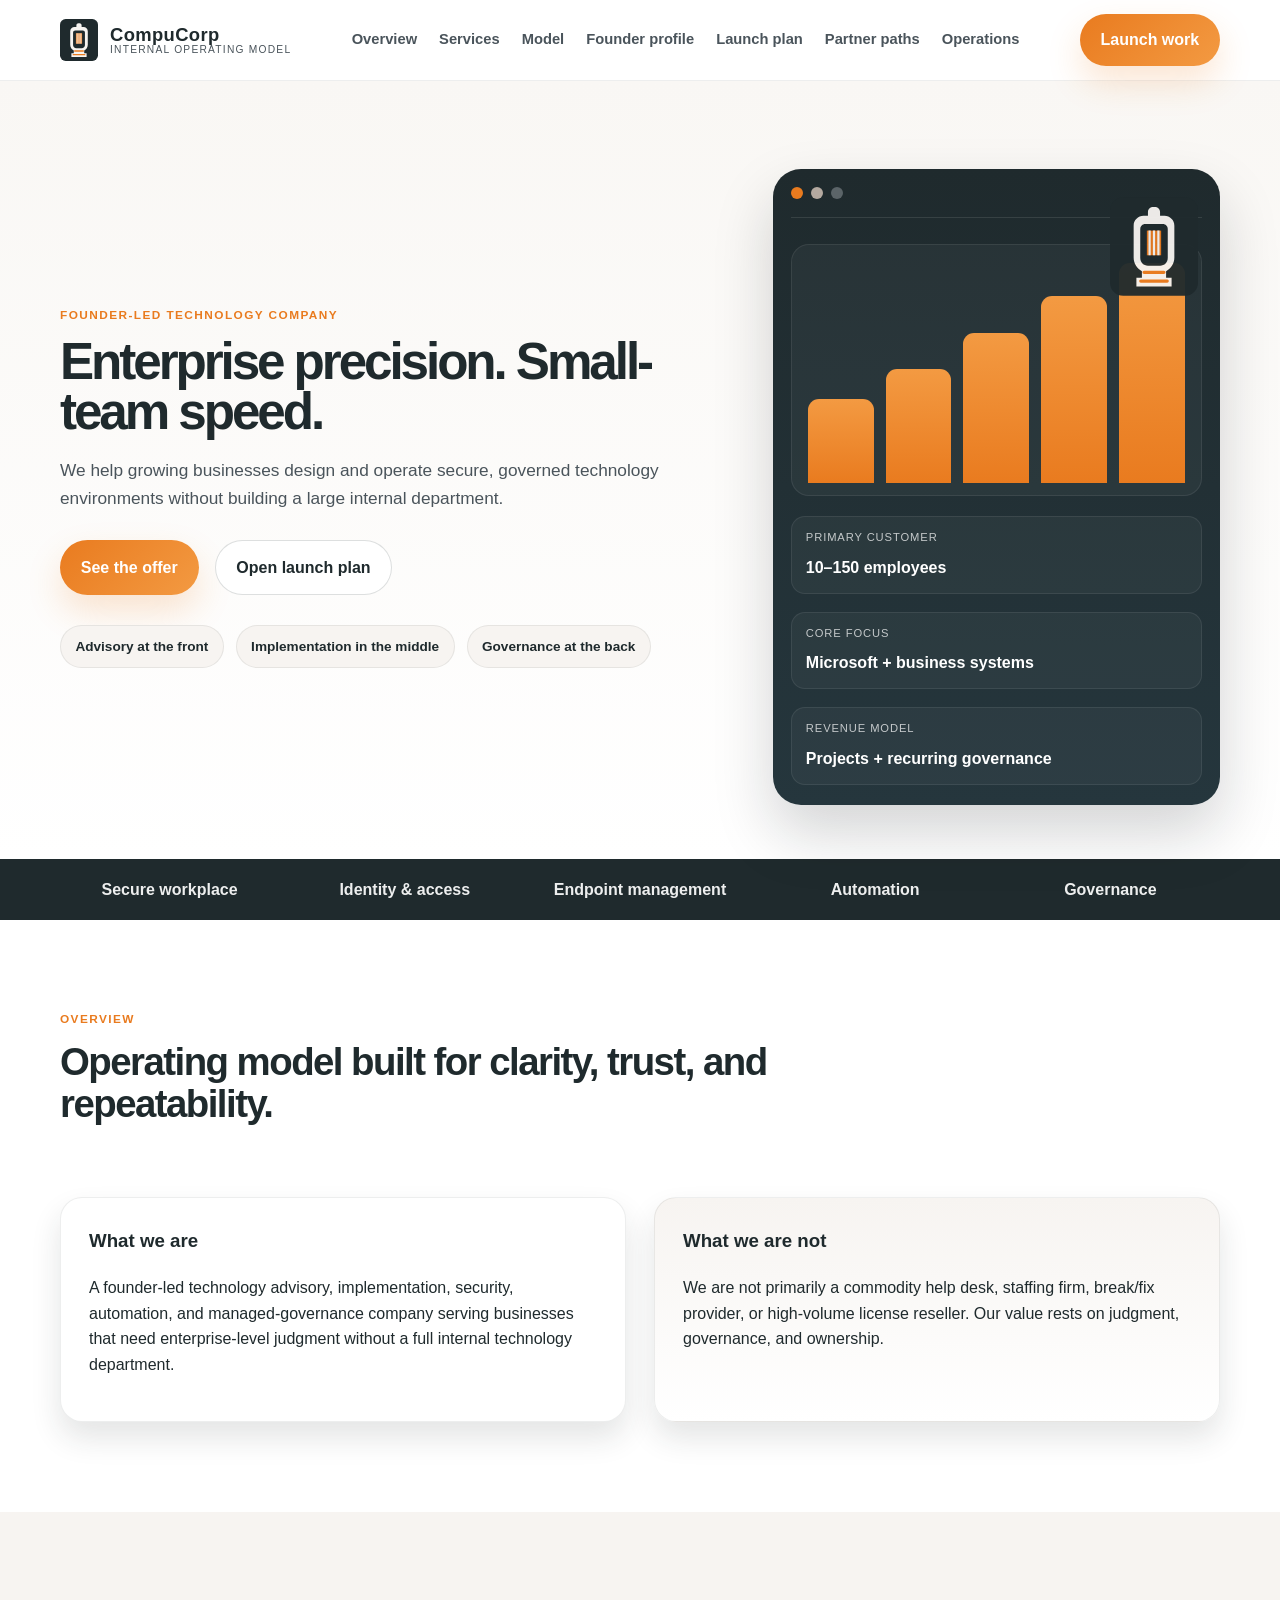
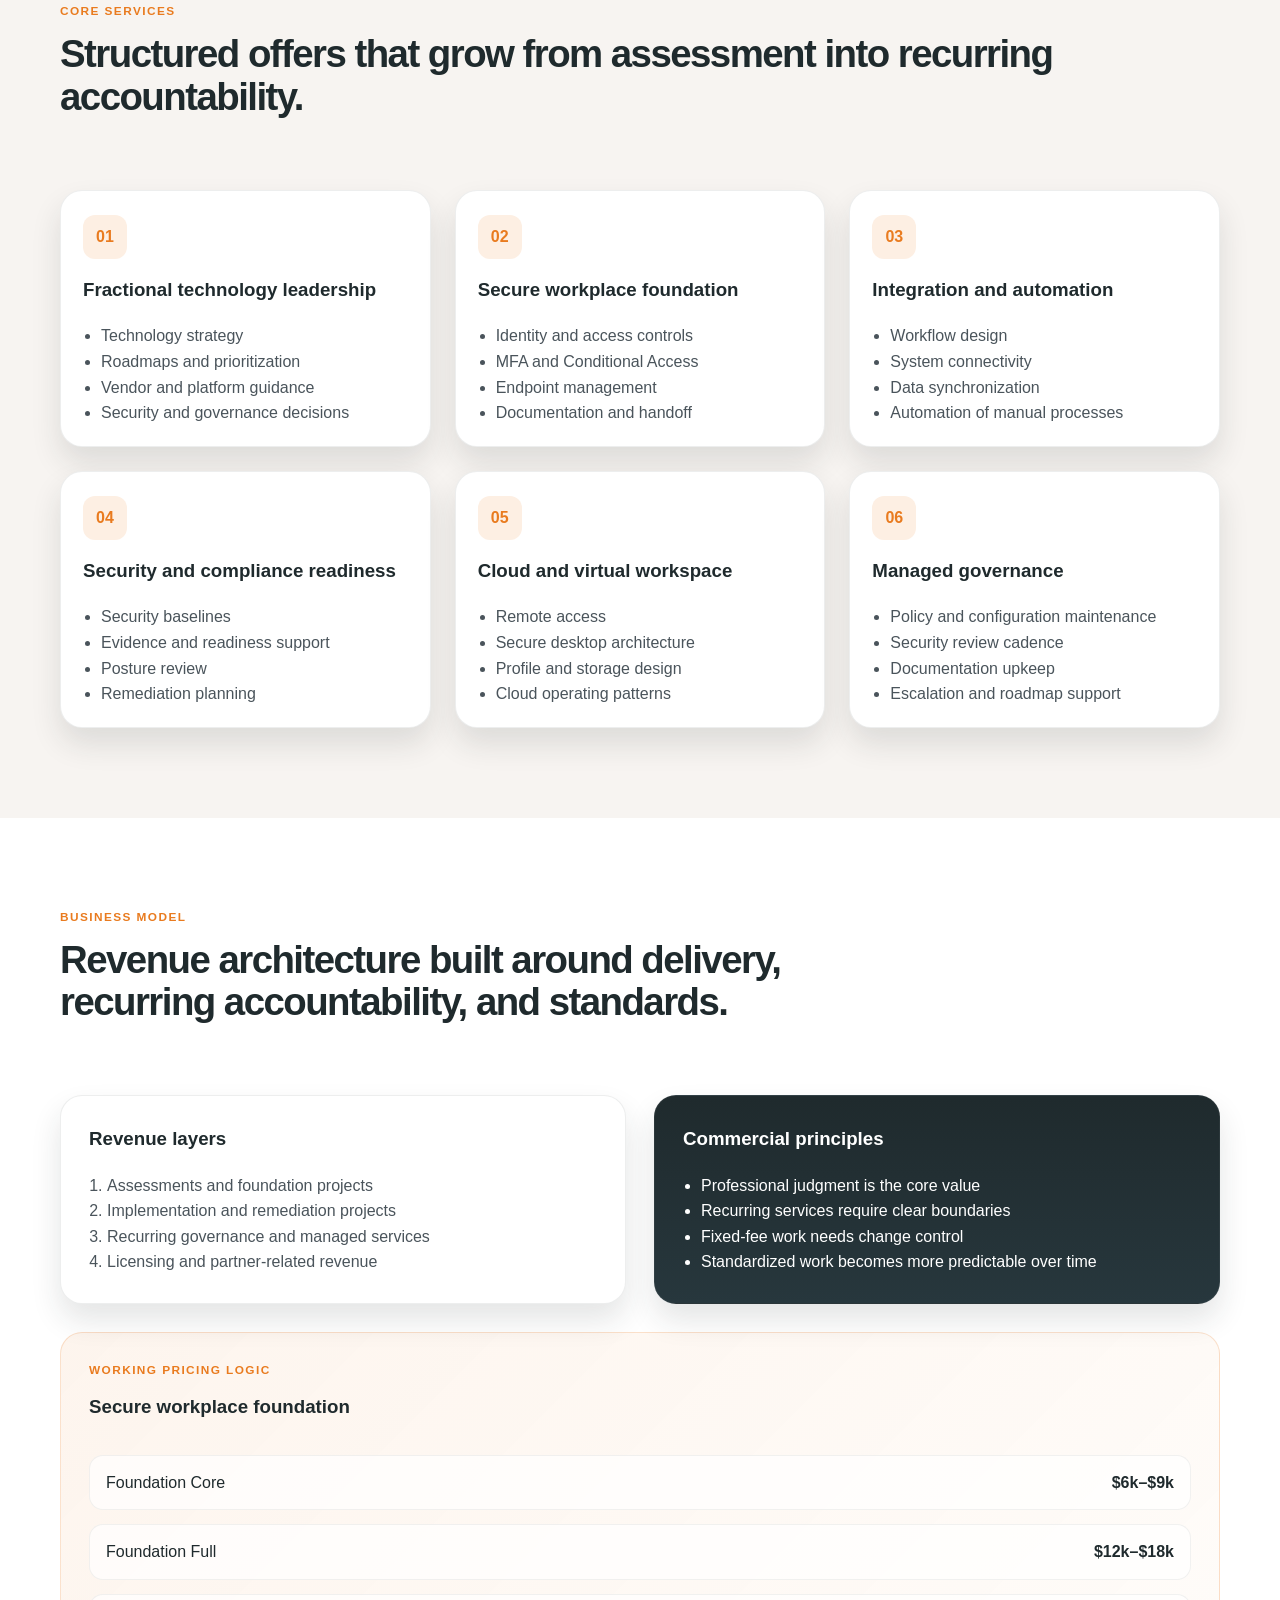
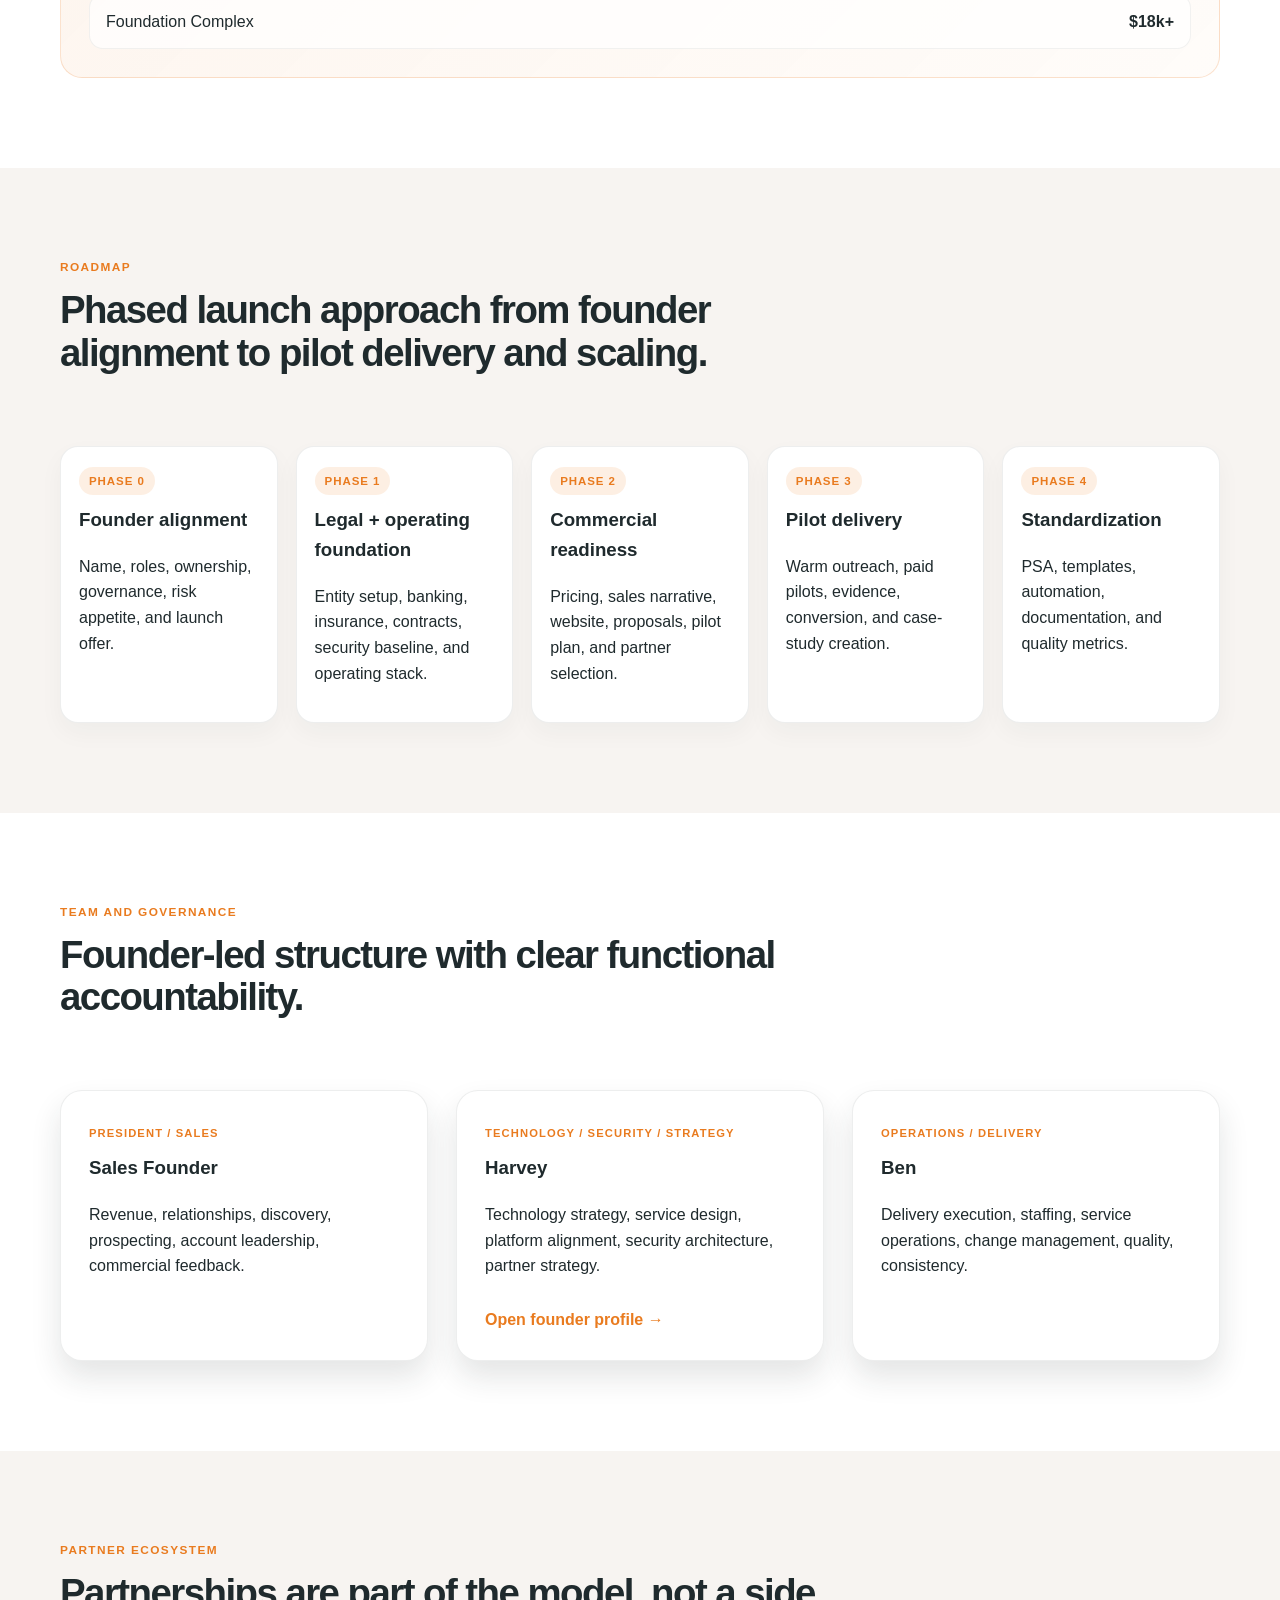
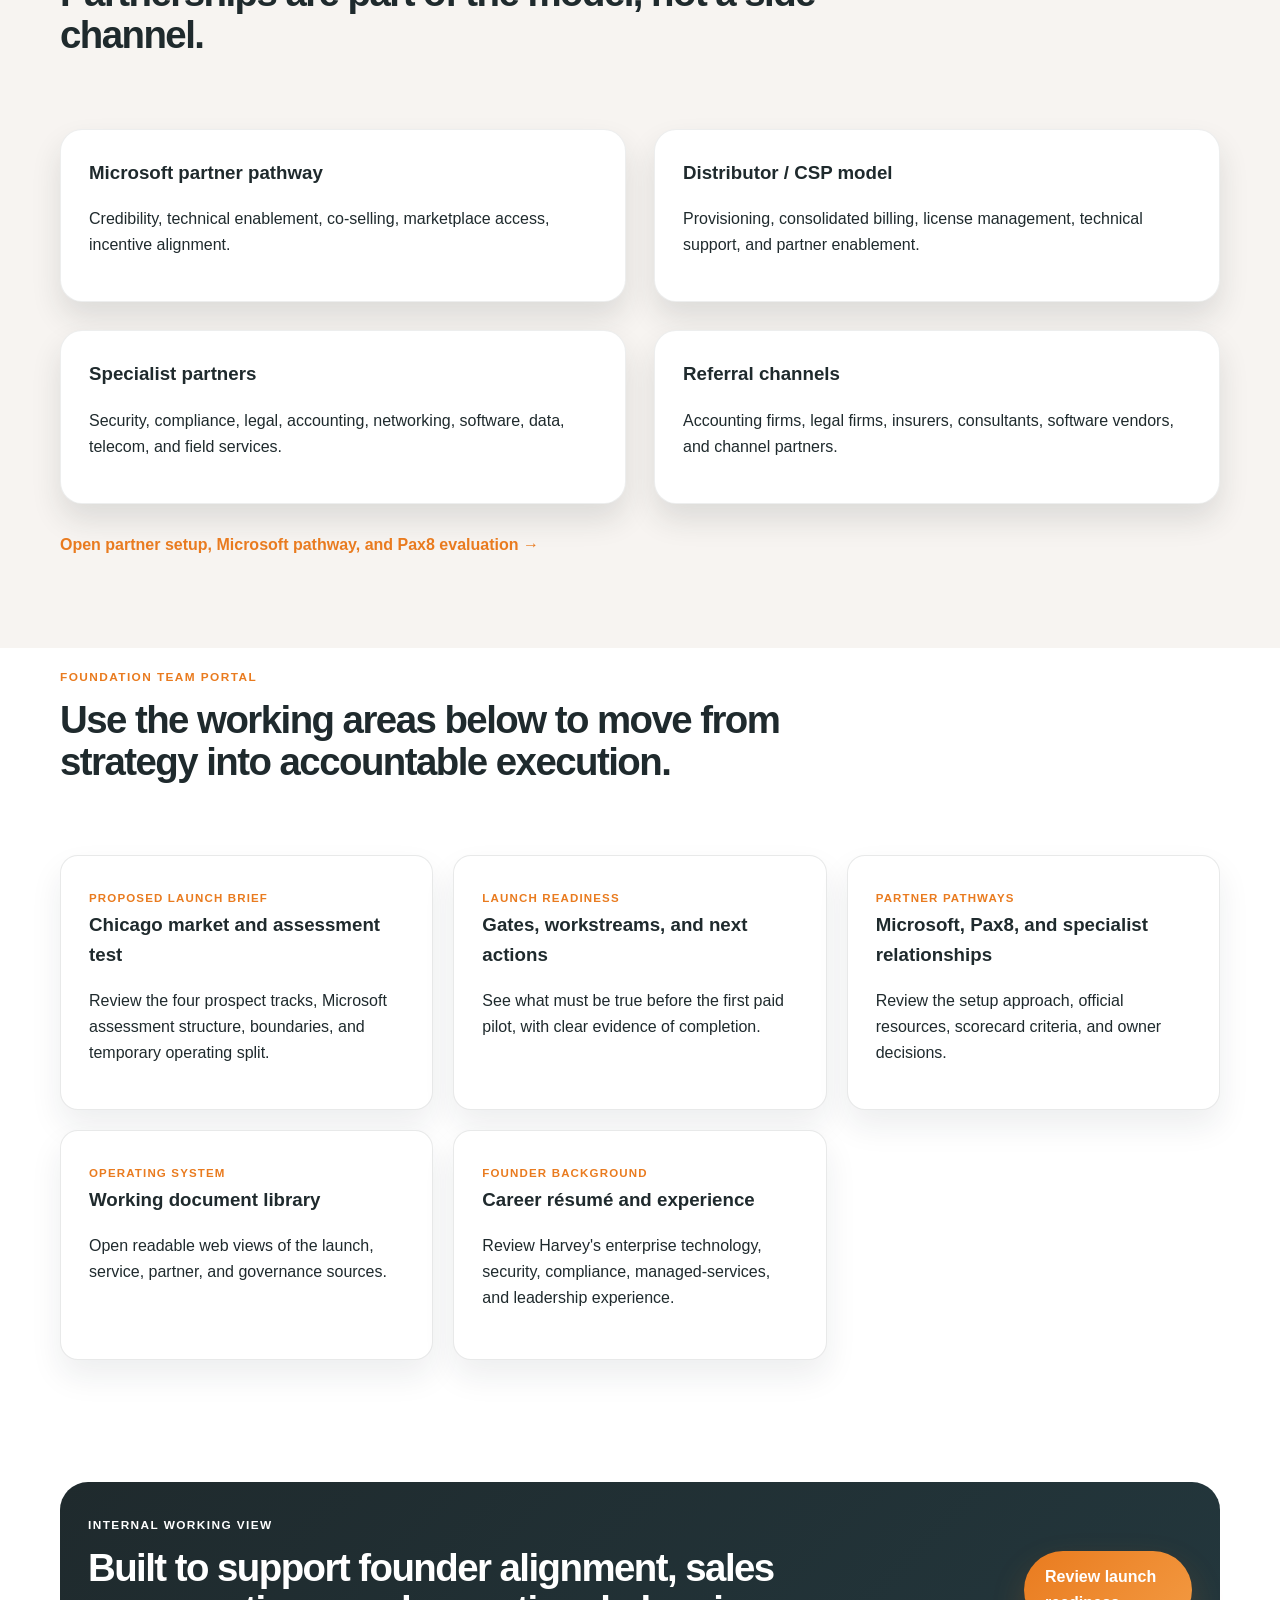
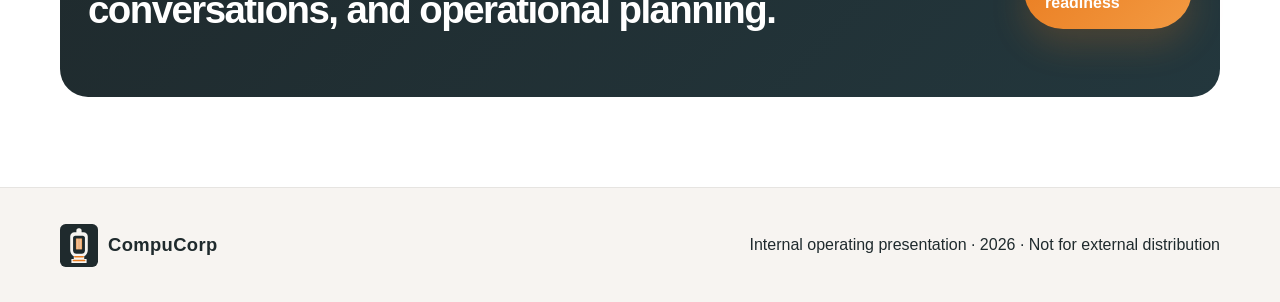
==== commit 073d2ede: "Add public resume and founder profile pages" ====
--- a/site/index.html
+++ b/site/index.html
@@ -25,6 +25,7 @@
           <a href="#overview">Overview</a>
           <a href="#services">Services</a>
           <a href="#model">Model</a>
+            <a href="harvey-founder.html">Founder profile</a>
             <a href="launch.html">Launch plan</a>
             <a href="partners.html">Partner paths</a>
             <a href="operations.html">Operations</a>
@@ -313,6 +314,7 @@
               <span class="person-role">Technology / Security / Strategy</span>
               <h3>Harvey</h3>
               <p>Technology strategy, service design, platform alignment, security architecture, partner strategy.</p>
+              <p class="section-link"><a href="harvey-founder.html">Open founder profile →</a></p>
             </article>
 
             <article class="person-card">
@@ -380,6 +382,11 @@
               <h3>Working document library</h3>
               <p>Open readable web views of the launch, service, partner, and governance sources.</p>
             </a>
+            <a class="portal-card" href="harvey-resume.html">
+              <span class="card-kicker">Founder background</span>
+              <h3>Career résumé and experience</h3>
+              <p>Review Harvey's enterprise technology, security, compliance, managed-services, and leadership experience.</p>
+            </a>
           </div>
         </div>
       </section>
